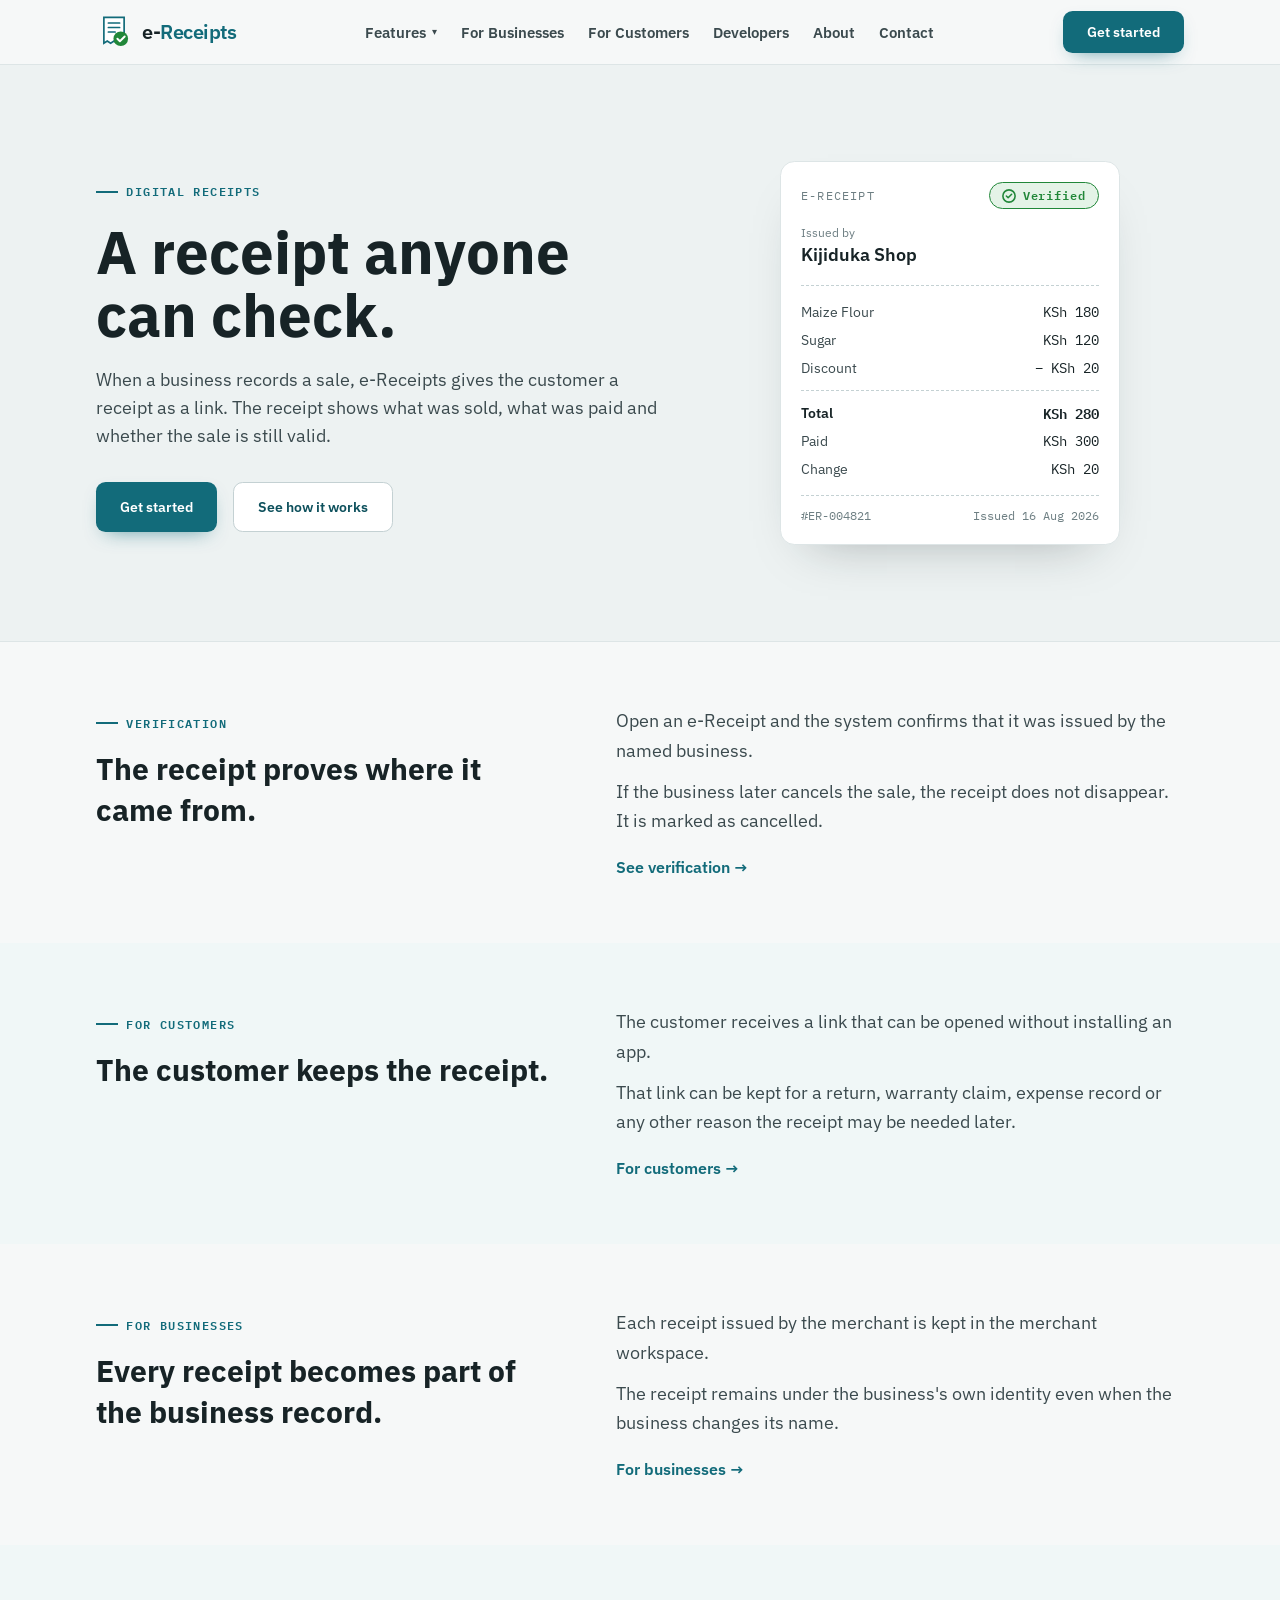
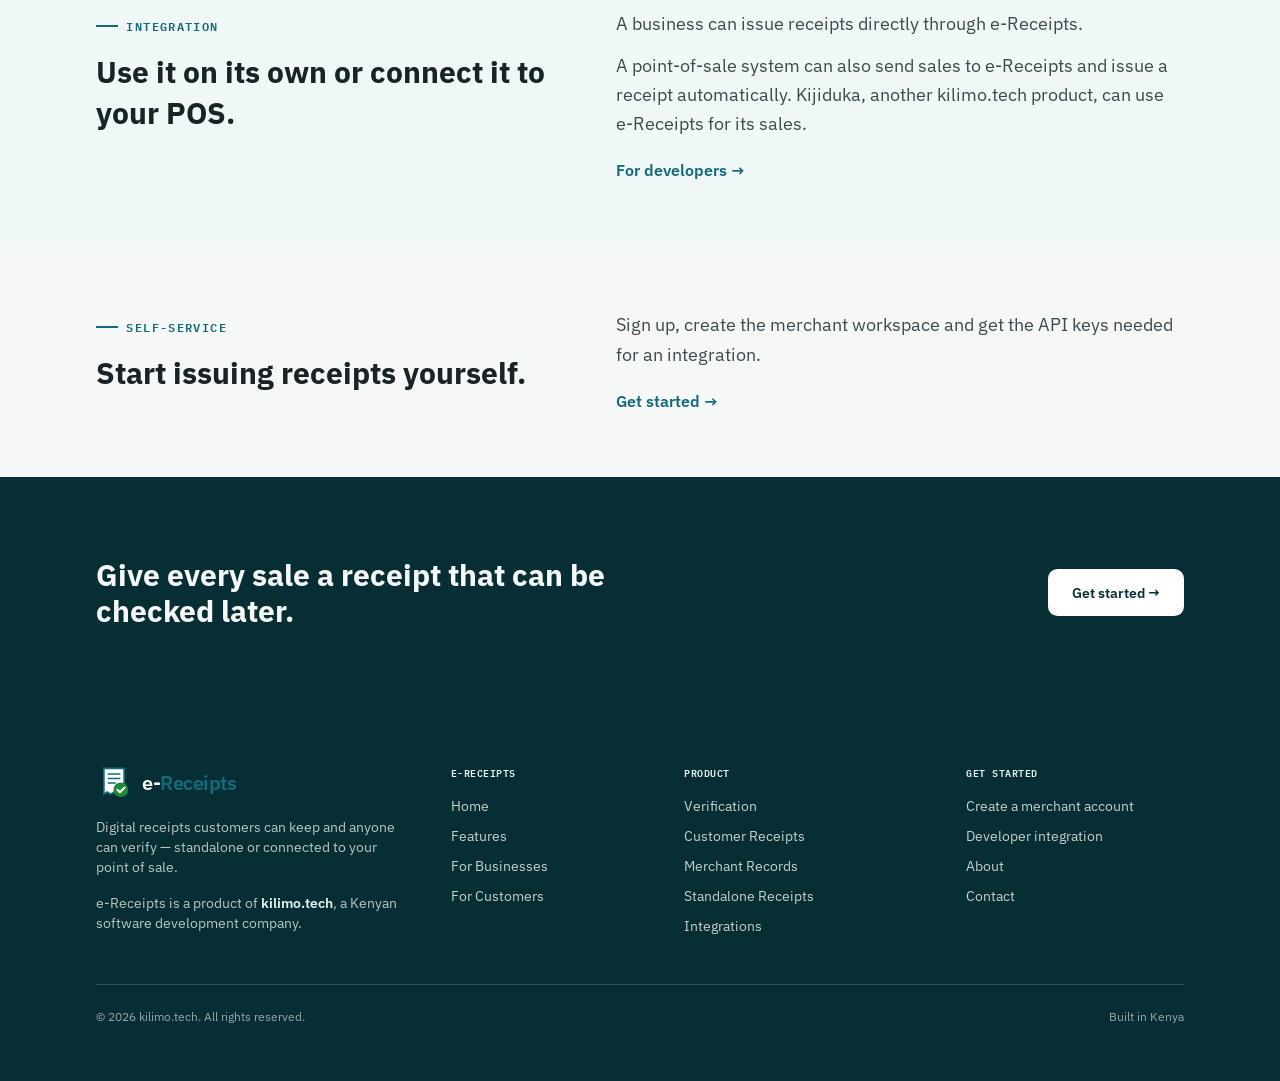
==== index.html @ f08bb69f "Deploy e-Receipts website ereceipts/ereceipts-website@e2ececc5fd89f2433bb843f5d6193b2f40e9bf54" ====
<!DOCTYPE html><!--FF2Juk3UuAC5F_oYqUM8M--><html lang="en"><head><meta charSet="utf-8"/><meta name="viewport" content="width=device-width, initial-scale=1"/><link rel="stylesheet" href="/_next/static/chunks/4d782f076776551d.css" data-precedence="next"/><link rel="preload" as="script" fetchPriority="low" href="/_next/static/chunks/5bce68295c7f1f97.js"/><script src="/_next/static/chunks/391b5727e5bc11ec.js" async=""></script><script src="/_next/static/chunks/1c64b19886203277.js" async=""></script><script src="/_next/static/chunks/c44ba29902c6819e.js" async=""></script><script src="/_next/static/chunks/turbopack-5e5e5629a9695c20.js" async=""></script><script src="/_next/static/chunks/68452620cf562e21.js" async=""></script><script src="/_next/static/chunks/6c33792a57a66467.js" async=""></script><script src="/_next/static/chunks/beefb697acdd731a.js" async=""></script><link rel="preload" href="https://fonts.googleapis.com/css2?family=IBM+Plex+Sans:wght@400;500;600;700&amp;family=IBM+Plex+Mono:wght@400;500;600&amp;display=swap" as="style"/><link rel="preconnect" href="https://fonts.googleapis.com"/><link rel="preconnect" href="https://fonts.gstatic.com" crossorigin=""/><meta name="theme-color" content="#126B7A"/><title>e-Receipts | Verifiable Digital Receipts for Every Sale</title><meta name="description" content="Issue digital receipts that customers can keep and anyone can verify. e-Receipts works on its own or connects to your point-of-sale system."/><meta name="author" content="e-Receipts"/><link rel="manifest" href="/manifest.json"/><meta name="keywords" content="digital receipts,verifiable receipts,e-receipts Kenya,electronic receipt system,receipt verification,POS receipt integration"/><meta name="robots" content="index, follow"/><meta property="og:title" content="e-Receipts | Verifiable Digital Receipts for Every Sale"/><meta property="og:description" content="Issue digital receipts that customers can keep and anyone can verify — standalone or connected to your point of sale."/><meta property="og:url" content="https://e-receipts.cseco.co.ke"/><meta property="og:site_name" content="e-Receipts"/><meta property="og:locale" content="en_KE"/><meta property="og:image" content="https://e-receipts.cseco.co.ke/og-image.png"/><meta property="og:image:width" content="1200"/><meta property="og:image:height" content="630"/><meta property="og:image:alt" content="e-Receipts — a receipt anyone can check"/><meta property="og:type" content="website"/><meta name="twitter:card" content="summary_large_image"/><meta name="twitter:title" content="e-Receipts | Verifiable Digital Receipts for Every Sale"/><meta name="twitter:description" content="Issue digital receipts that customers can keep and anyone can verify — standalone or connected to your point of sale."/><meta name="twitter:image" content="https://e-receipts.cseco.co.ke/og-image.png"/><link rel="icon" href="/favicon.svg" type="image/svg+xml"/><link rel="icon" href="/favicon.png" type="image/png" sizes="32x32"/><link rel="apple-touch-icon" href="/apple-touch-icon.png"/><link rel="stylesheet" href="https://fonts.googleapis.com/css2?family=IBM+Plex+Sans:wght@400;500;600;700&amp;family=IBM+Plex+Mono:wght@400;500;600&amp;display=swap"/><script type="application/ld+json">[{"@context":"https://schema.org","@type":"Organization","name":"e-Receipts","url":"https://e-receipts.cseco.co.ke","logo":"https://e-receipts.cseco.co.ke/apple-touch-icon.png","description":"e-Receipts is a digital-receipt platform: businesses issue verifiable electronic receipts, customers keep them as links, and anyone can check that a receipt is genuine and whether the sale was later cancelled.","parentOrganization":{"@type":"Organization","name":"kilimo.tech","url":"https://kilimo.tech"},"address":{"@type":"PostalAddress","addressLocality":"Nairobi","addressCountry":"Kenya"}},{"@context":"https://schema.org","@type":"WebSite","name":"e-Receipts","url":"https://e-receipts.cseco.co.ke"}]</script><script src="/_next/static/chunks/a6dad97d9634a72d.js" noModule=""></script></head><body class="flex min-h-screen flex-col"><div hidden=""><!--$--><!--/$--></div><header class="sticky top-0 z-50 border-b border-[var(--color-line)] bg-[var(--color-paper)]/95 backdrop-blur"><div class="wrap flex h-16 items-center justify-between"><a class="flex items-center gap-2.5" href="/"><svg viewBox="0 0 64 64" class="h-9 w-9" aria-hidden="true" fill="none"><path d="M14 6 h36 v46 l-6 -4 -6 4 -6 -4 -6 4 -6 -4 -6 4 Z" fill="#FFFFFF" stroke="#126B7A" stroke-width="3"></path><path d="M22 16 h20 M22 24 h20 M22 32 h12" stroke="#126B7A" stroke-width="3" stroke-linecap="round"></path><circle cx="44" cy="44" r="13" fill="#218739"></circle><path d="M38 44 l4.5 4.5 L51 40" stroke="#fff" stroke-width="3.4" stroke-linecap="round" stroke-linejoin="round"></path></svg><span class="font-display font-semibold tracking-tight text-xl">e-<span class="text-[var(--color-teal)]">Receipts</span></span></a><nav class="hidden items-center gap-6 lg:flex"><div class="relative"><a class="flex items-center gap-1.5 text-[0.95rem] font-semibold text-[var(--color-ink-soft)] hover:text-[var(--color-teal)]" href="/features">Features <span class="text-[10px]">▾</span></a></div><a class="text-[0.95rem] font-semibold text-[var(--color-ink-soft)] hover:text-[var(--color-teal)]" href="/for-businesses">For Businesses</a><a class="text-[0.95rem] font-semibold text-[var(--color-ink-soft)] hover:text-[var(--color-teal)]" href="/for-customers">For Customers</a><a class="text-[0.95rem] font-semibold text-[var(--color-ink-soft)] hover:text-[var(--color-teal)]" href="/developers">Developers</a><a class="text-[0.95rem] font-semibold text-[var(--color-ink-soft)] hover:text-[var(--color-teal)]" href="/about">About</a><a class="text-[0.95rem] font-semibold text-[var(--color-ink-soft)] hover:text-[var(--color-teal)]" href="/contact">Contact</a></nav><div class="flex items-center gap-3"><a href="https://app.e-receipts.cseco.co.ke" class="btn btn-primary hidden !py-2.5 sm:inline-flex">Get started</a><button aria-label="Toggle menu" class="inline-flex h-10 w-10 items-center justify-center rounded-lg border border-[var(--color-line-strong)] text-[var(--color-teal-deep)] lg:hidden"><span class="text-lg">☰</span></button></div></div></header><main class="flex-1"><section class="border-b border-[var(--color-line)] bg-[var(--color-paper-deep)]"><div class="wrap grid items-center gap-12 py-16 lg:grid-cols-[1.1fr_0.9fr] lg:py-24"><div><span class="eyebrow">Digital receipts</span><h1 class="mt-5 font-display text-4xl font-bold leading-[1.05] sm:text-5xl lg:text-6xl">A receipt anyone can check.</h1><p class="mt-5 max-w-xl text-lg text-[var(--color-ink-soft)]">When a business records a sale, e-Receipts gives the customer a receipt as a link. The receipt shows what was sold, what was paid and whether the sale is still valid.</p><div class="mt-8 flex flex-wrap gap-4"><a href="https://app.e-receipts.cseco.co.ke" class="btn btn-primary">Get started</a><a class="btn btn-outline" href="/features">See how it works</a></div></div><div class="mx-auto w-full max-w-[340px]"><div class="receipt p-5"><div class="flex items-center justify-between"><span class="font-mono text-xs uppercase tracking-widest text-[var(--color-mute)]">e-Receipt</span><span class="pill-verified"><svg viewBox="0 0 16 16" class="h-3.5 w-3.5" fill="none"><circle cx="8" cy="8" r="7" stroke="currentColor" stroke-width="1.8"></circle><path d="M5 8l2 2 4-4" stroke="currentColor" stroke-width="1.8" stroke-linecap="round" stroke-linejoin="round"></path></svg>Verified</span></div><p class="mt-4 text-xs text-[var(--color-mute)]">Issued by</p><p class="font-display text-lg font-semibold">Kijiduka Shop</p><div class="receipt-rule mt-4 space-y-2 pt-4 text-sm"><div class="flex justify-between "><span class="text-[var(--color-ink-soft)]">Maize Flour</span><span class="font-mono">KSh 180</span></div><div class="flex justify-between "><span class="text-[var(--color-ink-soft)]">Sugar</span><span class="font-mono">KSh 120</span></div><div class="flex justify-between "><span class="text-[var(--color-ink-soft)]">Discount</span><span class="font-mono">− KSh 20</span></div></div><div class="receipt-rule mt-3 space-y-2 pt-3 text-sm"><div class="flex justify-between font-semibold"><span class="">Total</span><span class="font-mono">KSh 280</span></div><div class="flex justify-between "><span class="text-[var(--color-ink-soft)]">Paid</span><span class="font-mono">KSh 300</span></div><div class="flex justify-between "><span class="text-[var(--color-ink-soft)]">Change</span><span class="font-mono">KSh 20</span></div></div><div class="receipt-rule mt-4 flex items-center justify-between pt-3"><span class="font-mono text-xs text-[var(--color-mute)]">#ER-004821</span><span class="font-mono text-xs text-[var(--color-mute)]">Issued 16 Aug 2026</span></div></div></div></div></section><section class=""><div class="wrap grid gap-6 py-14 lg:grid-cols-[0.9fr_1.1fr] lg:gap-14 lg:py-16"><div><span class="eyebrow">Verification</span><h2 class="mt-4 font-display text-2xl font-bold leading-snug sm:text-3xl">The receipt proves where it came from.</h2></div><div><div class="space-y-3 text-lg leading-relaxed text-[var(--color-ink-soft)]"><p>Open an e-Receipt and the system confirms that it was issued by the named business.</p><p>If the business later cancels the sale, the receipt does not disappear. It is marked as cancelled.</p></div><a class="mt-5 inline-block font-semibold text-[var(--color-teal)] hover:text-[var(--color-teal-deep)]" href="/features/verification">See verification →</a></div></div></section><section class="bg-[var(--color-teal-faint)]"><div class="wrap grid gap-6 py-14 lg:grid-cols-[0.9fr_1.1fr] lg:gap-14 lg:py-16"><div><span class="eyebrow">For customers</span><h2 class="mt-4 font-display text-2xl font-bold leading-snug sm:text-3xl">The customer keeps the receipt.</h2></div><div><div class="space-y-3 text-lg leading-relaxed text-[var(--color-ink-soft)]"><p>The customer receives a link that can be opened without installing an app.</p><p>That link can be kept for a return, warranty claim, expense record or any other reason the receipt may be needed later.</p></div><a class="mt-5 inline-block font-semibold text-[var(--color-teal)] hover:text-[var(--color-teal-deep)]" href="/for-customers">For customers →</a></div></div></section><section class=""><div class="wrap grid gap-6 py-14 lg:grid-cols-[0.9fr_1.1fr] lg:gap-14 lg:py-16"><div><span class="eyebrow">For businesses</span><h2 class="mt-4 font-display text-2xl font-bold leading-snug sm:text-3xl">Every receipt becomes part of the business record.</h2></div><div><div class="space-y-3 text-lg leading-relaxed text-[var(--color-ink-soft)]"><p>Each receipt issued by the merchant is kept in the merchant workspace.</p><p>The receipt remains under the business&#x27;s own identity even when the business changes its name.</p></div><a class="mt-5 inline-block font-semibold text-[var(--color-teal)] hover:text-[var(--color-teal-deep)]" href="/for-businesses">For businesses →</a></div></div></section><section class="bg-[var(--color-teal-faint)]"><div class="wrap grid gap-6 py-14 lg:grid-cols-[0.9fr_1.1fr] lg:gap-14 lg:py-16"><div><span class="eyebrow">Integration</span><h2 class="mt-4 font-display text-2xl font-bold leading-snug sm:text-3xl">Use it on its own or connect it to your POS.</h2></div><div><div class="space-y-3 text-lg leading-relaxed text-[var(--color-ink-soft)]"><p>A business can issue receipts directly through e-Receipts.</p><p>A point-of-sale system can also send sales to e-Receipts and issue a receipt automatically. Kijiduka, another kilimo.tech product, can use e-Receipts for its sales.</p></div><a class="mt-5 inline-block font-semibold text-[var(--color-teal)] hover:text-[var(--color-teal-deep)]" href="/developers">For developers →</a></div></div></section><section class=""><div class="wrap grid gap-6 py-14 lg:grid-cols-[0.9fr_1.1fr] lg:gap-14 lg:py-16"><div><span class="eyebrow">Self-service</span><h2 class="mt-4 font-display text-2xl font-bold leading-snug sm:text-3xl">Start issuing receipts yourself.</h2></div><div><div class="space-y-3 text-lg leading-relaxed text-[var(--color-ink-soft)]"><p>Sign up, create the merchant workspace and get the API keys needed for an integration.</p></div><a href="https://app.e-receipts.cseco.co.ke" class="mt-5 inline-block font-semibold text-[var(--color-teal)] hover:text-[var(--color-teal-deep)]">Get started →</a></div></div></section><section class="bg-[var(--color-teal-dark)] py-16 lg:py-20"><div class="wrap flex flex-col items-start justify-between gap-6 md:flex-row md:items-center"><div class="max-w-xl"><h2 class="font-display text-2xl font-bold text-[var(--color-paper)] sm:text-3xl">Give every sale a receipt that can be checked later.</h2></div><a href="https://app.e-receipts.cseco.co.ke" class="btn shrink-0 bg-white text-[var(--color-teal-dark)] hover:bg-[var(--color-teal-soft)]">Get started →</a></div></section><!--$--><!--/$--></main><footer class="bg-[var(--color-teal-dark)] text-[var(--color-paper)]"><div class="wrap py-14"><div class="grid gap-10 md:grid-cols-[1.3fr_0.8fr_1fr_0.9fr]"><div><a class="flex items-center gap-2.5" href="/"><svg viewBox="0 0 64 64" class="h-9 w-9" aria-hidden="true" fill="none"><path d="M14 6 h36 v46 l-6 -4 -6 4 -6 -4 -6 4 -6 -4 -6 4 Z" fill="#FFFFFF" stroke="#126B7A" stroke-width="3"></path><path d="M22 16 h20 M22 24 h20 M22 32 h12" stroke="#126B7A" stroke-width="3" stroke-linecap="round"></path><circle cx="44" cy="44" r="13" fill="#218739"></circle><path d="M38 44 l4.5 4.5 L51 40" stroke="#fff" stroke-width="3.4" stroke-linecap="round" stroke-linejoin="round"></path></svg><span class="font-display font-semibold tracking-tight text-xl text-white">e-<span class="text-[var(--color-teal)]">Receipts</span></span></a><p class="mt-4 max-w-xs text-sm text-[var(--color-paper)]/75">Digital receipts customers can keep and anyone can verify — standalone or connected to your point of sale.</p><p class="mt-4 max-w-xs text-sm text-[var(--color-paper)]/75">e-Receipts is a product of<!-- --> <a href="https://kilimo.tech" class="font-semibold text-[var(--color-teal-soft)] hover:text-white">kilimo.tech</a>, a Kenyan software development company.</p></div><div><h5 class="font-mono text-[10px] font-semibold uppercase tracking-wider text-[var(--color-teal-soft)]">e-Receipts</h5><ul class="mt-4 space-y-2.5 text-sm text-[var(--color-paper)]/80"><li><a class="hover:text-white" href="/">Home</a></li><li><a class="hover:text-white" href="/features">Features</a></li><li><a class="hover:text-white" href="/for-businesses">For Businesses</a></li><li><a class="hover:text-white" href="/for-customers">For Customers</a></li></ul></div><div><h5 class="font-mono text-[10px] font-semibold uppercase tracking-wider text-[var(--color-teal-soft)]">Product</h5><ul class="mt-4 space-y-2.5 text-sm text-[var(--color-paper)]/80"><li><a class="hover:text-white" href="/features/verification">Verification</a></li><li><a class="hover:text-white" href="/features/customer-receipts">Customer Receipts</a></li><li><a class="hover:text-white" href="/features/merchant-records">Merchant Records</a></li><li><a class="hover:text-white" href="/features/standalone">Standalone Receipts</a></li><li><a class="hover:text-white" href="/developers">Integrations</a></li></ul></div><div><h5 class="font-mono text-[10px] font-semibold uppercase tracking-wider text-[var(--color-teal-soft)]">Get started</h5><ul class="mt-4 space-y-2.5 text-sm text-[var(--color-paper)]/80"><li><a href="https://app.e-receipts.cseco.co.ke" class="hover:text-white">Create a merchant account</a></li><li><a class="hover:text-white" href="/developers">Developer integration</a></li><li><a class="hover:text-white" href="/about">About</a></li><li><a class="hover:text-white" href="/contact">Contact</a></li></ul></div></div><div class="mt-12 flex flex-col gap-3 border-t border-white/15 pt-6 sm:flex-row sm:items-center sm:justify-between"><p class="text-xs text-[var(--color-paper)]/60">© <!-- -->2026<!-- --> kilimo.tech. All rights reserved.</p><p class="text-xs text-[var(--color-paper)]/60">Built in Kenya</p></div></div></footer><script src="/_next/static/chunks/5bce68295c7f1f97.js" id="_R_" async=""></script><script>(self.__next_f=self.__next_f||[]).push([0])</script><script>self.__next_f.push([1,"1:\"$Sreact.fragment\"\n2:I[2971,[\"/_next/static/chunks/68452620cf562e21.js\"],\"Header\"]\n3:I[92322,[\"/_next/static/chunks/6c33792a57a66467.js\",\"/_next/static/chunks/beefb697acdd731a.js\"],\"default\"]\n4:I[81409,[\"/_next/static/chunks/6c33792a57a66467.js\",\"/_next/static/chunks/beefb697acdd731a.js\"],\"default\"]\n5:I[74426,[\"/_next/static/chunks/68452620cf562e21.js\"],\"\"]\nd:I[60374,[\"/_next/static/chunks/6c33792a57a66467.js\",\"/_next/static/chunks/beefb697acdd731a.js\"],\"default\"]\n:HL[\"/_next/static/chunks/4d782f076776551d.css\",\"style\"]\n:HL[\"https://fonts.googleapis.com/css2?family=IBM+Plex+Sans:wght@400;500;600;700\u0026family=IBM+Plex+Mono:wght@400;500;600\u0026display=swap\",\"style\"]\n"])</script><script>self.__next_f.push([1,"0:{\"P\":null,\"b\":\"FF2Juk3UuAC5F-oYqUM8M\",\"c\":[\"\",\"\"],\"q\":\"\",\"i\":false,\"f\":[[[\"\",{\"children\":[\"__PAGE__\",{}]},\"$undefined\",\"$undefined\",true],[[\"$\",\"$1\",\"c\",{\"children\":[[[\"$\",\"link\",\"0\",{\"rel\":\"stylesheet\",\"href\":\"/_next/static/chunks/4d782f076776551d.css\",\"precedence\":\"next\",\"crossOrigin\":\"$undefined\",\"nonce\":\"$undefined\"}],[\"$\",\"script\",\"script-0\",{\"src\":\"/_next/static/chunks/68452620cf562e21.js\",\"async\":true,\"nonce\":\"$undefined\"}]],[\"$\",\"html\",null,{\"lang\":\"en\",\"children\":[[\"$\",\"head\",null,{\"children\":[[\"$\",\"link\",null,{\"rel\":\"preconnect\",\"href\":\"https://fonts.googleapis.com\"}],[\"$\",\"link\",null,{\"rel\":\"preconnect\",\"href\":\"https://fonts.gstatic.com\",\"crossOrigin\":\"\"}],[\"$\",\"link\",null,{\"rel\":\"stylesheet\",\"href\":\"https://fonts.googleapis.com/css2?family=IBM+Plex+Sans:wght@400;500;600;700\u0026family=IBM+Plex+Mono:wght@400;500;600\u0026display=swap\"}],[\"$\",\"script\",null,{\"type\":\"application/ld+json\",\"dangerouslySetInnerHTML\":{\"__html\":\"[{\\\"@context\\\":\\\"https://schema.org\\\",\\\"@type\\\":\\\"Organization\\\",\\\"name\\\":\\\"e-Receipts\\\",\\\"url\\\":\\\"https://e-receipts.cseco.co.ke\\\",\\\"logo\\\":\\\"https://e-receipts.cseco.co.ke/apple-touch-icon.png\\\",\\\"description\\\":\\\"e-Receipts is a digital-receipt platform: businesses issue verifiable electronic receipts, customers keep them as links, and anyone can check that a receipt is genuine and whether the sale was later cancelled.\\\",\\\"parentOrganization\\\":{\\\"@type\\\":\\\"Organization\\\",\\\"name\\\":\\\"kilimo.tech\\\",\\\"url\\\":\\\"https://kilimo.tech\\\"},\\\"address\\\":{\\\"@type\\\":\\\"PostalAddress\\\",\\\"addressLocality\\\":\\\"Nairobi\\\",\\\"addressCountry\\\":\\\"Kenya\\\"}},{\\\"@context\\\":\\\"https://schema.org\\\",\\\"@type\\\":\\\"WebSite\\\",\\\"name\\\":\\\"e-Receipts\\\",\\\"url\\\":\\\"https://e-receipts.cseco.co.ke\\\"}]\"}}]]}],[\"$\",\"body\",null,{\"className\":\"flex min-h-screen flex-col\",\"children\":[[\"$\",\"$L2\",null,{}],[\"$\",\"main\",null,{\"className\":\"flex-1\",\"children\":[\"$\",\"$L3\",null,{\"parallelRouterKey\":\"children\",\"error\":\"$undefined\",\"errorStyles\":\"$undefined\",\"errorScripts\":\"$undefined\",\"template\":[\"$\",\"$L4\",null,{}],\"templateStyles\":\"$undefined\",\"templateScripts\":\"$undefined\",\"notFound\":[[[\"$\",\"title\",null,{\"children\":\"404: This page could not be found.\"}],[\"$\",\"div\",null,{\"style\":{\"fontFamily\":\"system-ui,\\\"Segoe UI\\\",Roboto,Helvetica,Arial,sans-serif,\\\"Apple Color Emoji\\\",\\\"Segoe UI Emoji\\\"\",\"height\":\"100vh\",\"textAlign\":\"center\",\"display\":\"flex\",\"flexDirection\":\"column\",\"alignItems\":\"center\",\"justifyContent\":\"center\"},\"children\":[\"$\",\"div\",null,{\"children\":[[\"$\",\"style\",null,{\"dangerouslySetInnerHTML\":{\"__html\":\"body{color:#000;background:#fff;margin:0}.next-error-h1{border-right:1px solid rgba(0,0,0,.3)}@media (prefers-color-scheme:dark){body{color:#fff;background:#000}.next-error-h1{border-right:1px solid rgba(255,255,255,.3)}}\"}}],[\"$\",\"h1\",null,{\"className\":\"next-error-h1\",\"style\":{\"display\":\"inline-block\",\"margin\":\"0 20px 0 0\",\"padding\":\"0 23px 0 0\",\"fontSize\":24,\"fontWeight\":500,\"verticalAlign\":\"top\",\"lineHeight\":\"49px\"},\"children\":404}],[\"$\",\"div\",null,{\"style\":{\"display\":\"inline-block\"},\"children\":[\"$\",\"h2\",null,{\"style\":{\"fontSize\":14,\"fontWeight\":400,\"lineHeight\":\"49px\",\"margin\":0},\"children\":\"This page could not be found.\"}]}]]}]}]],[]],\"forbidden\":\"$undefined\",\"unauthorized\":\"$undefined\"}]}],[\"$\",\"footer\",null,{\"className\":\"bg-[var(--color-teal-dark)] text-[var(--color-paper)]\",\"children\":[\"$\",\"div\",null,{\"className\":\"wrap py-14\",\"children\":[[\"$\",\"div\",null,{\"className\":\"grid gap-10 md:grid-cols-[1.3fr_0.8fr_1fr_0.9fr]\",\"children\":[[\"$\",\"div\",null,{\"children\":[[\"$\",\"$L5\",null,{\"href\":\"/\",\"className\":\"flex items-center gap-2.5\",\"children\":[[\"$\",\"svg\",null,{\"viewBox\":\"0 0 64 64\",\"className\":\"h-9 w-9\",\"aria-hidden\":\"true\",\"fill\":\"none\",\"children\":[[\"$\",\"path\",null,{\"d\":\"M14 6 h36 v46 l-6 -4 -6 4 -6 -4 -6 4 -6 -4 -6 4 Z\",\"fill\":\"#FFFFFF\",\"stroke\":\"#126B7A\",\"strokeWidth\":\"3\"}],[\"$\",\"path\",null,{\"d\":\"M22 16 h20 M22 24 h20 M22 32 h12\",\"stroke\":\"#126B7A\",\"strokeWidth\":\"3\",\"strokeLinecap\":\"round\"}],[\"$\",\"circle\",null,{\"cx\":\"44\",\"cy\":\"44\",\"r\":\"13\",\"fill\":\"#218739\"}],[\"$\",\"path\",null,{\"d\":\"M38 44 l4.5 4.5 L51 40\",\"stroke\":\"#fff\",\"strokeWidth\":\"3.4\",\"strokeLinecap\":\"round\",\"strokeLinejoin\":\"round\"}]]}],[\"$\",\"span\",null,{\"className\":\"font-display font-semibold tracking-tight text-xl text-white\",\"children\":[\"e-\",[\"$\",\"span\",null,{\"className\":\"text-[var(--color-teal)]\",\"children\":\"Receipts\"}]]}]]}],[\"$\",\"p\",null,{\"className\":\"mt-4 max-w-xs text-sm text-[var(--color-paper)]/75\",\"children\":\"Digital receipts customers can keep and anyone can verify — standalone or connected to your point of sale.\"}],\"$L6\"]}],\"$L7\",\"$L8\",\"$L9\"]}],\"$La\"]}]}]]}]]}]]}],{\"children\":[\"$Lb\",{},null,false,false]},null,false,false],\"$Lc\",false]],\"m\":\"$undefined\",\"G\":[\"$d\",[]],\"S\":true}\n"])</script><script>self.__next_f.push([1,"16:I[19091,[\"/_next/static/chunks/6c33792a57a66467.js\",\"/_next/static/chunks/beefb697acdd731a.js\"],\"ViewportBoundary\"]\n18:I[19091,[\"/_next/static/chunks/6c33792a57a66467.js\",\"/_next/static/chunks/beefb697acdd731a.js\"],\"MetadataBoundary\"]\n19:\"$Sreact.suspense\"\n6:[\"$\",\"p\",null,{\"className\":\"mt-4 max-w-xs text-sm text-[var(--color-paper)]/75\",\"children\":[\"e-Receipts is a product of\",\" \",[\"$\",\"a\",null,{\"href\":\"https://kilimo.tech\",\"className\":\"font-semibold text-[var(--color-teal-soft)] hover:text-white\",\"children\":\"kilimo.tech\"}],\", a Kenyan software development company.\"]}]\n7:[\"$\",\"div\",null,{\"children\":[[\"$\",\"h5\",null,{\"className\":\"font-mono text-[10px] font-semibold uppercase tracking-wider text-[var(--color-teal-soft)]\",\"children\":\"e-Receipts\"}],[\"$\",\"ul\",null,{\"className\":\"mt-4 space-y-2.5 text-sm text-[var(--color-paper)]/80\",\"children\":[[\"$\",\"li\",\"/\",{\"children\":[\"$\",\"$L5\",null,{\"href\":\"/\",\"className\":\"hover:text-white\",\"children\":\"Home\"}]}],[\"$\",\"li\",\"/features\",{\"children\":[\"$\",\"$L5\",null,{\"href\":\"/features\",\"className\":\"hover:text-white\",\"children\":\"Features\"}]}],[\"$\",\"li\",\"/for-businesses\",{\"children\":[\"$\",\"$L5\",null,{\"href\":\"/for-businesses\",\"className\":\"hover:text-white\",\"children\":\"For Businesses\"}]}],[\"$\",\"li\",\"/for-customers\",{\"children\":[\"$\",\"$L5\",null,{\"href\":\"/for-customers\",\"className\":\"hover:text-white\",\"children\":\"For Customers\"}]}]]}]]}]\n8:[\"$\",\"div\",null,{\"children\":[[\"$\",\"h5\",null,{\"className\":\"font-mono text-[10px] font-semibold uppercase tracking-wider text-[var(--color-teal-soft)]\",\"children\":\"Product\"}],[\"$\",\"ul\",null,{\"className\":\"mt-4 space-y-2.5 text-sm text-[var(--color-paper)]/80\",\"children\":[[\"$\",\"li\",\"/features/verification\",{\"children\":[\"$\",\"$L5\",null,{\"href\":\"/features/verification\",\"className\":\"hover:text-white\",\"children\":\"Verification\"}]}],[\"$\",\"li\",\"/features/customer-receipts\",{\"children\":[\"$\",\"$L5\",null,{\"href\":\"/features/customer-receipts\",\"className\":\"hover:text-white\",\"children\":\"Customer Receipts\"}]}],[\"$\",\"li\",\"/features/merchant-records\",{\"children\":[\"$\",\"$L5\",null,{\"href\":\"/features/merchant-records\",\"className\":\"hover:text-white\",\"children\":\"Merchant Records\"}]}],[\"$\",\"li\",\"/features/standalone\",{\"children\":[\"$\",\"$L5\",null,{\"href\":\"/features/standalone\",\"className\":\"hover:text-white\",\"children\":\"Standalone Receipts\"}]}],[\"$\",\"li\",\"/developers\",{\"children\":[\"$\",\"$L5\",null,{\"href\":\"/developers\",\"className\":\"hover:text-white\",\"children\":\"Integrations\"}]}]]}]]}]\n9:[\"$\",\"div\",null,{\"children\":[[\"$\",\"h5\",null,{\"className\":\"font-mono text-[10px] font-semibold uppercase tracking-wider text-[var(--color-teal-soft)]\",\"children\":\"Get started\"}],[\"$\",\"ul\",null,{\"className\":\"mt-4 space-y-2.5 text-sm text-[var(--color-paper)]/80\",\"children\":[[\"$\",\"li\",null,{\"children\":[\"$\",\"a\",null,{\"href\":\"https://app.e-receipts.cseco.co.ke\",\"className\":\"hover:text-white\",\"children\":\"Create a merchant account\"}]}],[\"$\",\"li\",null,{\"children\":[\"$\",\"$L5\",null,{\"href\":\"/developers\",\"className\":\"hover:text-white\",\"children\":\"Developer integration\"}]}],[[\"$\",\"li\",\"/about\",{\"children\":[\"$\",\"$L5\",null,{\"href\":\"/about\",\"className\":\"hover:text-white\",\"children\":\"About\"}]}],[\"$\",\"li\",\"/contact\",{\"children\":[\"$\",\"$L5\",null,{\"href\":\"/contact\",\"className\":\"hover:text-white\",\"children\":\"Contact\"}]}]]]}]]}]\na:[\"$\",\"div\",null,{\"className\":\"mt-12 flex flex-col gap-3 border-t border-white/15 pt-6 sm:flex-row sm:items-center sm:justify-between\",\"children\":[[\"$\",\"p\",null,{\"className\":\"text-xs text-[var(--color-paper)]/60\",\"children\":[\"© \",2026,\" kilimo.tech. All rights reserved.\"]}],[\"$\",\"p\",null,{\"className\":\"text-xs text-[var(--color-paper)]/60\",\"children\":\"Built in Kenya\"}]]}]\n"])</script><script>self.__next_f.push([1,"b:[\"$\",\"$1\",\"c\",{\"children\":[[[\"$\",\"section\",null,{\"className\":\"border-b border-[var(--color-line)] bg-[var(--color-paper-deep)]\",\"children\":[\"$\",\"div\",null,{\"className\":\"wrap grid items-center gap-12 py-16 lg:grid-cols-[1.1fr_0.9fr] lg:py-24\",\"children\":[[\"$\",\"div\",null,{\"children\":[[\"$\",\"span\",null,{\"className\":\"eyebrow\",\"children\":\"Digital receipts\"}],[\"$\",\"h1\",null,{\"className\":\"mt-5 font-display text-4xl font-bold leading-[1.05] sm:text-5xl lg:text-6xl\",\"children\":\"A receipt anyone can check.\"}],[\"$\",\"p\",null,{\"className\":\"mt-5 max-w-xl text-lg text-[var(--color-ink-soft)]\",\"children\":\"When a business records a sale, e-Receipts gives the customer a receipt as a link. The receipt shows what was sold, what was paid and whether the sale is still valid.\"}],[\"$\",\"div\",null,{\"className\":\"mt-8 flex flex-wrap gap-4\",\"children\":[[\"$\",\"a\",null,{\"href\":\"https://app.e-receipts.cseco.co.ke\",\"className\":\"btn btn-primary\",\"children\":\"Get started\"}],[\"$\",\"$L5\",null,{\"href\":\"/features\",\"className\":\"btn btn-outline\",\"children\":\"See how it works\"}]]}]]}],[\"$\",\"div\",null,{\"className\":\"mx-auto w-full max-w-[340px]\",\"children\":[\"$\",\"div\",null,{\"className\":\"receipt p-5\",\"children\":[[\"$\",\"div\",null,{\"className\":\"flex items-center justify-between\",\"children\":[[\"$\",\"span\",null,{\"className\":\"font-mono text-xs uppercase tracking-widest text-[var(--color-mute)]\",\"children\":\"e-Receipt\"}],[\"$\",\"span\",null,{\"className\":\"pill-verified\",\"children\":[[\"$\",\"svg\",null,{\"viewBox\":\"0 0 16 16\",\"className\":\"h-3.5 w-3.5\",\"fill\":\"none\",\"children\":[[\"$\",\"circle\",null,{\"cx\":\"8\",\"cy\":\"8\",\"r\":\"7\",\"stroke\":\"currentColor\",\"strokeWidth\":\"1.8\"}],[\"$\",\"path\",null,{\"d\":\"M5 8l2 2 4-4\",\"stroke\":\"currentColor\",\"strokeWidth\":\"1.8\",\"strokeLinecap\":\"round\",\"strokeLinejoin\":\"round\"}]]}],\"Verified\"]}]]}],[\"$\",\"p\",null,{\"className\":\"mt-4 text-xs text-[var(--color-mute)]\",\"children\":\"Issued by\"}],[\"$\",\"p\",null,{\"className\":\"font-display text-lg font-semibold\",\"children\":\"Kijiduka Shop\"}],[\"$\",\"div\",null,{\"className\":\"receipt-rule mt-4 space-y-2 pt-4 text-sm\",\"children\":[[\"$\",\"div\",null,{\"className\":\"flex justify-between \",\"children\":[[\"$\",\"span\",null,{\"className\":\"text-[var(--color-ink-soft)]\",\"children\":\"Maize Flour\"}],[\"$\",\"span\",null,{\"className\":\"font-mono\",\"children\":\"KSh 180\"}]]}],[\"$\",\"div\",null,{\"className\":\"flex justify-between \",\"children\":[[\"$\",\"span\",null,{\"className\":\"text-[var(--color-ink-soft)]\",\"children\":\"Sugar\"}],[\"$\",\"span\",null,{\"className\":\"font-mono\",\"children\":\"KSh 120\"}]]}],[\"$\",\"div\",null,{\"className\":\"flex justify-between \",\"children\":[[\"$\",\"span\",null,{\"className\":\"text-[var(--color-ink-soft)]\",\"children\":\"Discount\"}],[\"$\",\"span\",null,{\"className\":\"font-mono\",\"children\":\"− KSh 20\"}]]}]]}],[\"$\",\"div\",null,{\"className\":\"receipt-rule mt-3 space-y-2 pt-3 text-sm\",\"children\":[[\"$\",\"div\",null,{\"className\":\"flex justify-between font-semibold\",\"children\":[[\"$\",\"span\",null,{\"className\":\"\",\"children\":\"Total\"}],[\"$\",\"span\",null,{\"className\":\"font-mono\",\"children\":\"KSh 280\"}]]}],[\"$\",\"div\",null,{\"className\":\"flex justify-between \",\"children\":[[\"$\",\"span\",null,{\"className\":\"text-[var(--color-ink-soft)]\",\"children\":\"Paid\"}],[\"$\",\"span\",null,{\"className\":\"font-mono\",\"children\":\"KSh 300\"}]]}],[\"$\",\"div\",null,{\"className\":\"flex justify-between \",\"children\":[[\"$\",\"span\",null,{\"className\":\"text-[var(--color-ink-soft)]\",\"children\":\"Change\"}],[\"$\",\"span\",null,{\"className\":\"font-mono\",\"children\":\"KSh 20\"}]]}]]}],[\"$\",\"div\",null,{\"className\":\"receipt-rule mt-4 flex items-center justify-between pt-3\",\"children\":[[\"$\",\"span\",null,{\"className\":\"font-mono text-xs text-[var(--color-mute)]\",\"children\":\"#ER-004821\"}],[\"$\",\"span\",null,{\"className\":\"font-mono text-xs text-[var(--color-mute)]\",\"children\":\"Issued 16 Aug 2026\"}]]}]]}]}]]}]}],[[\"$\",\"section\",\"Verification\",{\"className\":\"\",\"children\":[\"$\",\"div\",null,{\"className\":\"wrap grid gap-6 py-14 lg:grid-cols-[0.9fr_1.1fr] lg:gap-14 lg:py-16\",\"children\":[[\"$\",\"div\",null,{\"children\":[[\"$\",\"span\",null,{\"className\":\"eyebrow\",\"children\":\"Verification\"}],[\"$\",\"h2\",null,{\"className\":\"mt-4 font-display text-2xl font-bold leading-snug sm:text-3xl\",\"children\":\"The receipt proves where it came from.\"}]]}],[\"$\",\"div\",null,{\"children\":[[\"$\",\"div\",null,{\"className\":\"space-y-3 text-lg leading-relaxed text-[var(--color-ink-soft)]\",\"children\":[[\"$\",\"p\",\"Open an e-Receipt and the system confirms that it was issued by the named business.\",{\"children\":\"Open an e-Receipt and the system confirms that it was issued by the named business.\"}],\"$Le\"]}],\"$Lf\"]}]]}]}],\"$L10\",\"$L11\",\"$L12\",\"$L13\"],\"$L14\"],null,\"$L15\"]}]\n"])</script><script>self.__next_f.push([1,"c:[\"$\",\"$1\",\"h\",{\"children\":[null,[\"$\",\"$L16\",null,{\"children\":\"$@17\"}],[\"$\",\"div\",null,{\"hidden\":true,\"children\":[\"$\",\"$L18\",null,{\"children\":[\"$\",\"$19\",null,{\"name\":\"Next.Metadata\",\"children\":\"$@1a\"}]}]}],null]}]\n"])</script><script>self.__next_f.push([1,"1b:I[19091,[\"/_next/static/chunks/6c33792a57a66467.js\",\"/_next/static/chunks/beefb697acdd731a.js\"],\"OutletBoundary\"]\ne:[\"$\",\"p\",\"If the business later cancels the sale, the receipt does not disappear. It is marked as cancelled.\",{\"children\":\"If the business later cancels the sale, the receipt does not disappear. It is marked as cancelled.\"}]\nf:[\"$\",\"$L5\",null,{\"href\":\"/features/verification\",\"className\":\"mt-5 inline-block font-semibold text-[var(--color-teal)] hover:text-[var(--color-teal-deep)]\",\"children\":\"See verification →\"}]\n10:[\"$\",\"section\",\"For customers\",{\"className\":\"bg-[var(--color-teal-faint)]\",\"children\":[\"$\",\"div\",null,{\"className\":\"wrap grid gap-6 py-14 lg:grid-cols-[0.9fr_1.1fr] lg:gap-14 lg:py-16\",\"children\":[[\"$\",\"div\",null,{\"children\":[[\"$\",\"span\",null,{\"className\":\"eyebrow\",\"children\":\"For customers\"}],[\"$\",\"h2\",null,{\"className\":\"mt-4 font-display text-2xl font-bold leading-snug sm:text-3xl\",\"children\":\"The customer keeps the receipt.\"}]]}],[\"$\",\"div\",null,{\"children\":[[\"$\",\"div\",null,{\"className\":\"space-y-3 text-lg leading-relaxed text-[var(--color-ink-soft)]\",\"children\":[[\"$\",\"p\",\"The customer receives a link that can be opened without installing an app.\",{\"children\":\"The customer receives a link that can be opened without installing an app.\"}],[\"$\",\"p\",\"That link can be kept for a return, warranty claim, expense record or any other reason the receipt may be needed later.\",{\"children\":\"That link can be kept for a return, warranty claim, expense record or any other reason the receipt may be needed later.\"}]]}],[\"$\",\"$L5\",null,{\"href\":\"/for-customers\",\"className\":\"mt-5 inline-block font-semibold text-[var(--color-teal)] hover:text-[var(--color-teal-deep)]\",\"children\":\"For customers →\"}]]}]]}]}]\n11:[\"$\",\"section\",\"For businesses\",{\"className\":\"\",\"children\":[\"$\",\"div\",null,{\"className\":\"wrap grid gap-6 py-14 lg:grid-cols-[0.9fr_1.1fr] lg:gap-14 lg:py-16\",\"children\":[[\"$\",\"div\",null,{\"children\":[[\"$\",\"span\",null,{\"className\":\"eyebrow\",\"children\":\"For businesses\"}],[\"$\",\"h2\",null,{\"className\":\"mt-4 font-display text-2xl font-bold leading-snug sm:text-3xl\",\"children\":\"Every receipt becomes part of the business record.\"}]]}],[\"$\",\"div\",null,{\"children\":[[\"$\",\"div\",null,{\"className\":\"space-y-3 text-lg leading-relaxed text-[var(--color-ink-soft)]\",\"children\":[[\"$\",\"p\",\"Each receipt issued by the merchant is kept in the merchant workspace.\",{\"children\":\"Each receipt issued by the merchant is kept in the merchant workspace.\"}],[\"$\",\"p\",\"The receipt remains under the business's own identity even when the business changes its name.\",{\"children\":\"The receipt remains under the business's own identity even when the business changes its name.\"}]]}],[\"$\",\"$L5\",null,{\"href\":\"/for-businesses\",\"className\":\"mt-5 inline-block font-semibold text-[var(--color-teal)] hover:text-[var(--color-teal-deep)]\",\"children\":\"For businesses →\"}]]}]]}]}]\n12:[\"$\",\"section\",\"Integration\",{\"className\":\"bg-[var(--color-teal-faint)]\",\"children\":[\"$\",\"div\",null,{\"className\":\"wrap grid gap-6 py-14 lg:grid-cols-[0.9fr_1.1fr] lg:gap-14 lg:py-16\",\"children\":[[\"$\",\"div\",null,{\"children\":[[\"$\",\"span\",null,{\"className\":\"eyebrow\",\"children\":\"Integration\"}],[\"$\",\"h2\",null,{\"className\":\"mt-4 font-display text-2xl font-bold leading-snug sm:text-3xl\",\"children\":\"Use it on its own or connect it to your POS.\"}]]}],[\"$\",\"div\",null,{\"children\":[[\"$\",\"div\",null,{\"className\":\"space-y-3 text-lg leading-relaxed text-[var(--color-ink-soft)]\",\"children\":[[\"$\",\"p\",\"A business can issue receipts directly through e-Receipts.\",{\"children\":\"A business can issue receipts directly through e-Receipts.\"}],[\"$\",\"p\",\"A point-of-sale system can also send sales to e-Receipts and issue a receipt automatically. Kijiduka, another kilimo.tech product, can use e-Receipts for its sales.\",{\"children\":\"A point-of-sale system can also send sales to e-Receipts and issue a receipt automatically. Kijiduka, another kilimo.tech product, can use e-Receipts for its sales.\"}]]}],[\"$\",\"$L5\",null,{\"href\":\"/developers\",\"className\":\"mt-5 inline-block font-semibold text-[var(--color-teal)] ho"])</script><script>self.__next_f.push([1,"ver:text-[var(--color-teal-deep)]\",\"children\":\"For developers →\"}]]}]]}]}]\n13:[\"$\",\"section\",\"Self-service\",{\"className\":\"\",\"children\":[\"$\",\"div\",null,{\"className\":\"wrap grid gap-6 py-14 lg:grid-cols-[0.9fr_1.1fr] lg:gap-14 lg:py-16\",\"children\":[[\"$\",\"div\",null,{\"children\":[[\"$\",\"span\",null,{\"className\":\"eyebrow\",\"children\":\"Self-service\"}],[\"$\",\"h2\",null,{\"className\":\"mt-4 font-display text-2xl font-bold leading-snug sm:text-3xl\",\"children\":\"Start issuing receipts yourself.\"}]]}],[\"$\",\"div\",null,{\"children\":[[\"$\",\"div\",null,{\"className\":\"space-y-3 text-lg leading-relaxed text-[var(--color-ink-soft)]\",\"children\":[[\"$\",\"p\",\"Sign up, create the merchant workspace and get the API keys needed for an integration.\",{\"children\":\"Sign up, create the merchant workspace and get the API keys needed for an integration.\"}]]}],[\"$\",\"a\",null,{\"href\":\"https://app.e-receipts.cseco.co.ke\",\"className\":\"mt-5 inline-block font-semibold text-[var(--color-teal)] hover:text-[var(--color-teal-deep)]\",\"children\":\"Get started →\"}]]}]]}]}]\n14:[\"$\",\"section\",null,{\"className\":\"bg-[var(--color-teal-dark)] py-16 lg:py-20\",\"children\":[\"$\",\"div\",null,{\"className\":\"wrap flex flex-col items-start justify-between gap-6 md:flex-row md:items-center\",\"children\":[[\"$\",\"div\",null,{\"className\":\"max-w-xl\",\"children\":[[\"$\",\"h2\",null,{\"className\":\"font-display text-2xl font-bold text-[var(--color-paper)] sm:text-3xl\",\"children\":\"Give every sale a receipt that can be checked later.\"}],\"$undefined\"]}],[\"$\",\"a\",null,{\"href\":\"https://app.e-receipts.cseco.co.ke\",\"className\":\"btn shrink-0 bg-white text-[var(--color-teal-dark)] hover:bg-[var(--color-teal-soft)]\",\"children\":\"Get started →\"}]]}]}]\n15:[\"$\",\"$L1b\",null,{\"children\":[\"$\",\"$19\",null,{\"name\":\"Next.MetadataOutlet\",\"children\":\"$@1c\"}]}]\n"])</script><script>self.__next_f.push([1,"17:[[\"$\",\"meta\",\"0\",{\"charSet\":\"utf-8\"}],[\"$\",\"meta\",\"1\",{\"name\":\"viewport\",\"content\":\"width=device-width, initial-scale=1\"}],[\"$\",\"meta\",\"2\",{\"name\":\"theme-color\",\"content\":\"#126B7A\"}]]\n"])</script><script>self.__next_f.push([1,"1d:I[51042,[\"/_next/static/chunks/6c33792a57a66467.js\",\"/_next/static/chunks/beefb697acdd731a.js\"],\"IconMark\"]\n"])</script><script>self.__next_f.push([1,"1a:[[\"$\",\"title\",\"0\",{\"children\":\"e-Receipts | Verifiable Digital Receipts for Every Sale\"}],[\"$\",\"meta\",\"1\",{\"name\":\"description\",\"content\":\"Issue digital receipts that customers can keep and anyone can verify. e-Receipts works on its own or connects to your point-of-sale system.\"}],[\"$\",\"meta\",\"2\",{\"name\":\"author\",\"content\":\"e-Receipts\"}],[\"$\",\"link\",\"3\",{\"rel\":\"manifest\",\"href\":\"/manifest.json\",\"crossOrigin\":\"$undefined\"}],[\"$\",\"meta\",\"4\",{\"name\":\"keywords\",\"content\":\"digital receipts,verifiable receipts,e-receipts Kenya,electronic receipt system,receipt verification,POS receipt integration\"}],[\"$\",\"meta\",\"5\",{\"name\":\"robots\",\"content\":\"index, follow\"}],[\"$\",\"meta\",\"6\",{\"property\":\"og:title\",\"content\":\"e-Receipts | Verifiable Digital Receipts for Every Sale\"}],[\"$\",\"meta\",\"7\",{\"property\":\"og:description\",\"content\":\"Issue digital receipts that customers can keep and anyone can verify — standalone or connected to your point of sale.\"}],[\"$\",\"meta\",\"8\",{\"property\":\"og:url\",\"content\":\"https://e-receipts.cseco.co.ke\"}],[\"$\",\"meta\",\"9\",{\"property\":\"og:site_name\",\"content\":\"e-Receipts\"}],[\"$\",\"meta\",\"10\",{\"property\":\"og:locale\",\"content\":\"en_KE\"}],[\"$\",\"meta\",\"11\",{\"property\":\"og:image\",\"content\":\"https://e-receipts.cseco.co.ke/og-image.png\"}],[\"$\",\"meta\",\"12\",{\"property\":\"og:image:width\",\"content\":\"1200\"}],[\"$\",\"meta\",\"13\",{\"property\":\"og:image:height\",\"content\":\"630\"}],[\"$\",\"meta\",\"14\",{\"property\":\"og:image:alt\",\"content\":\"e-Receipts — a receipt anyone can check\"}],[\"$\",\"meta\",\"15\",{\"property\":\"og:type\",\"content\":\"website\"}],[\"$\",\"meta\",\"16\",{\"name\":\"twitter:card\",\"content\":\"summary_large_image\"}],[\"$\",\"meta\",\"17\",{\"name\":\"twitter:title\",\"content\":\"e-Receipts | Verifiable Digital Receipts for Every Sale\"}],[\"$\",\"meta\",\"18\",{\"name\":\"twitter:description\",\"content\":\"Issue digital receipts that customers can keep and anyone can verify — standalone or connected to your point of sale.\"}],[\"$\",\"meta\",\"19\",{\"name\":\"twitter:image\",\"content\":\"https://e-receipts.cseco.co.ke/og-image.png\"}],[\"$\",\"link\",\"20\",{\"rel\":\"icon\",\"href\":\"/favicon.svg\",\"type\":\"image/svg+xml\"}],[\"$\",\"link\",\"21\",{\"rel\":\"icon\",\"href\":\"/favicon.png\",\"type\":\"image/png\",\"sizes\":\"32x32\"}],[\"$\",\"link\",\"22\",{\"rel\":\"apple-touch-icon\",\"href\":\"/apple-touch-icon.png\"}],[\"$\",\"$L1d\",\"23\",{}]]\n"])</script><script>self.__next_f.push([1,"1c:null\n"])</script></body></html>
---- _next/static/chunks/4d782f076776551d.css ----
@layer properties{@supports (((-webkit-hyphens:none)) and (not (margin-trim:inline))) or ((-moz-orient:inline) and (not (color:rgb(from red r g b)))){*,:before,:after,::backdrop{--tw-translate-x:0;--tw-translate-y:0;--tw-translate-z:0;--tw-rotate-x:initial;--tw-rotate-y:initial;--tw-rotate-z:initial;--tw-skew-x:initial;--tw-skew-y:initial;--tw-space-y-reverse:0;--tw-divide-y-reverse:0;--tw-border-style:solid;--tw-leading:initial;--tw-font-weight:initial;--tw-tracking:initial;--tw-backdrop-blur:initial;--tw-backdrop-brightness:initial;--tw-backdrop-contrast:initial;--tw-backdrop-grayscale:initial;--tw-backdrop-hue-rotate:initial;--tw-backdrop-invert:initial;--tw-backdrop-opacity:initial;--tw-backdrop-saturate:initial;--tw-backdrop-sepia:initial}}}@layer theme{:root,:host{--font-sans:"IBM Plex Sans",system-ui,sans-serif;--font-mono:"IBM Plex Mono",ui-monospace,monospace;--color-white:#fff;--spacing:.25rem;--container-xs:20rem;--container-xl:36rem;--container-2xl:42rem;--container-3xl:48rem;--text-xs:.75rem;--text-xs--line-height:calc(1/.75);--text-sm:.875rem;--text-sm--line-height:calc(1.25/.875);--text-lg:1.125rem;--text-lg--line-height:calc(1.75/1.125);--text-xl:1.25rem;--text-xl--line-height:calc(1.75/1.25);--text-2xl:1.5rem;--text-2xl--line-height:calc(2/1.5);--text-3xl:1.875rem;--text-3xl--line-height:calc(2.25/1.875);--text-4xl:2.25rem;--text-4xl--line-height:calc(2.5/2.25);--text-5xl:3rem;--text-5xl--line-height:1;--text-6xl:3.75rem;--text-6xl--line-height:1;--font-weight-semibold:600;--font-weight-bold:700;--tracking-tight:-.025em;--tracking-wider:.05em;--tracking-widest:.1em;--leading-snug:1.375;--leading-relaxed:1.625;--radius-lg:.5rem;--radius-xl:.75rem;--default-transition-duration:.15s;--default-transition-timing-function:cubic-bezier(.4,0,.2,1);--default-font-family:var(--font-sans);--default-mono-font-family:var(--font-mono);--color-teal:#126b7a;--color-teal-deep:#0d505c;--color-teal-dark:#082e35;--color-teal-soft:#e4f1f2;--color-teal-faint:#f0f7f7;--color-ink:#172326;--color-ink-soft:#3b4a4e;--color-mute:#6e7f83;--color-paper:#f6f8f8;--color-paper-deep:#edf2f2;--color-card:#fff;--color-valid:#218739;--color-valid-soft:#e4f3e7;--color-line:#dde5e6;--color-line-strong:#c4d1d3;--font-display:"IBM Plex Sans",system-ui,sans-serif}}@layer base{*,:after,:before,::backdrop{box-sizing:border-box;border:0 solid;margin:0;padding:0}::file-selector-button{box-sizing:border-box;border:0 solid;margin:0;padding:0}html,:host{-webkit-text-size-adjust:100%;tab-size:4;line-height:1.5;font-family:var(--default-font-family,ui-sans-serif,system-ui,sans-serif,"Apple Color Emoji","Segoe UI Emoji","Segoe UI Symbol","Noto Color Emoji");font-feature-settings:var(--default-font-feature-settings,normal);font-variation-settings:var(--default-font-variation-settings,normal);-webkit-tap-highlight-color:transparent}hr{height:0;color:inherit;border-top-width:1px}abbr:where([title]){-webkit-text-decoration:underline dotted;text-decoration:underline dotted}h1,h2,h3,h4,h5,h6{font-size:inherit;font-weight:inherit}a{color:inherit;-webkit-text-decoration:inherit;-webkit-text-decoration:inherit;-webkit-text-decoration:inherit;-webkit-text-decoration:inherit;text-decoration:inherit}b,strong{font-weight:bolder}code,kbd,samp,pre{font-family:var(--default-mono-font-family,ui-monospace,SFMono-Regular,Menlo,Monaco,Consolas,"Liberation Mono","Courier New",monospace);font-feature-settings:var(--default-mono-font-feature-settings,normal);font-variation-settings:var(--default-mono-font-variation-settings,normal);font-size:1em}small{font-size:80%}sub,sup{vertical-align:baseline;font-size:75%;line-height:0;position:relative}sub{bottom:-.25em}sup{top:-.5em}table{text-indent:0;border-color:inherit;border-collapse:collapse}:-moz-focusring{outline:auto}progress{vertical-align:baseline}summary{display:list-item}ol,ul,menu{list-style:none}img,svg,video,canvas,audio,iframe,embed,object{vertical-align:middle;display:block}img,video{max-width:100%;height:auto}button,input,select,optgroup,textarea{font:inherit;font-feature-settings:inherit;font-variation-settings:inherit;letter-spacing:inherit;color:inherit;opacity:1;background-color:#0000;border-radius:0}::file-selector-button{font:inherit;font-feature-settings:inherit;font-variation-settings:inherit;letter-spacing:inherit;color:inherit;opacity:1;background-color:#0000;border-radius:0}:where(select:is([multiple],[size])) optgroup{font-weight:bolder}:where(select:is([multiple],[size])) optgroup option{padding-inline-start:20px}::file-selector-button{margin-inline-end:4px}::placeholder{opacity:1}@supports (not ((-webkit-appearance:-apple-pay-button))) or (contain-intrinsic-size:1px){::placeholder{color:currentColor}@supports (color:color-mix(in lab, red, red)){::placeholder{color:color-mix(in oklab,currentcolor 50%,transparent)}}}textarea{resize:vertical}::-webkit-search-decoration{-webkit-appearance:none}::-webkit-date-and-time-value{min-height:1lh;text-align:inherit}::-webkit-datetime-edit{display:inline-flex}::-webkit-datetime-edit-fields-wrapper{padding:0}::-webkit-datetime-edit{padding-block:0}::-webkit-datetime-edit-year-field{padding-block:0}::-webkit-datetime-edit-month-field{padding-block:0}::-webkit-datetime-edit-day-field{padding-block:0}::-webkit-datetime-edit-hour-field{padding-block:0}::-webkit-datetime-edit-minute-field{padding-block:0}::-webkit-datetime-edit-second-field{padding-block:0}::-webkit-datetime-edit-millisecond-field{padding-block:0}::-webkit-datetime-edit-meridiem-field{padding-block:0}::-webkit-calendar-picker-indicator{line-height:1}:-moz-ui-invalid{box-shadow:none}button,input:where([type=button],[type=reset],[type=submit]){appearance:button}::file-selector-button{appearance:button}::-webkit-inner-spin-button{height:auto}::-webkit-outer-spin-button{height:auto}[hidden]:where(:not([hidden=until-found])){display:none!important}}@layer components;@layer utilities{.visible{visibility:visible}.absolute{position:absolute}.relative{position:relative}.static{position:static}.sticky{position:sticky}.start{inset-inline-start:var(--spacing)}.top-0{top:calc(var(--spacing)*0)}.top-full{top:100%}.left-1\/2{left:50%}.z-50{z-index:50}.mx-auto{margin-inline:auto}.mt-2{margin-top:calc(var(--spacing)*2)}.mt-3{margin-top:calc(var(--spacing)*3)}.mt-4{margin-top:calc(var(--spacing)*4)}.mt-5{margin-top:calc(var(--spacing)*5)}.mt-6{margin-top:calc(var(--spacing)*6)}.mt-8{margin-top:calc(var(--spacing)*8)}.mt-12{margin-top:calc(var(--spacing)*12)}.mb-1\.5{margin-bottom:calc(var(--spacing)*1.5)}.mb-6{margin-bottom:calc(var(--spacing)*6)}.block{display:block}.contents{display:contents}.flex{display:flex}.grid{display:grid}.hidden{display:none}.inline-block{display:inline-block}.inline-flex{display:inline-flex}.table{display:table}.h-2\.5{height:calc(var(--spacing)*2.5)}.h-3\.5{height:calc(var(--spacing)*3.5)}.h-9{height:calc(var(--spacing)*9)}.h-10{height:calc(var(--spacing)*10)}.h-16{height:calc(var(--spacing)*16)}.min-h-screen{min-height:100vh}.w-2\.5{width:calc(var(--spacing)*2.5)}.w-3\.5{width:calc(var(--spacing)*3.5)}.w-9{width:calc(var(--spacing)*9)}.w-10{width:calc(var(--spacing)*10)}.w-\[560px\]{width:560px}.w-full{width:100%}.max-w-2xl{max-width:var(--container-2xl)}.max-w-3xl{max-width:var(--container-3xl)}.max-w-\[340px\]{max-width:340px}.max-w-xl{max-width:var(--container-xl)}.max-w-xs{max-width:var(--container-xs)}.flex-1{flex:1}.shrink-0{flex-shrink:0}.-translate-x-1\/2{--tw-translate-x:calc(calc(1/2*100%)*-1);translate:var(--tw-translate-x)var(--tw-translate-y)}.transform{transform:var(--tw-rotate-x,)var(--tw-rotate-y,)var(--tw-rotate-z,)var(--tw-skew-x,)var(--tw-skew-y,)}.resize-none{resize:none}.grid-cols-3{grid-template-columns:repeat(3,minmax(0,1fr))}.flex-col{flex-direction:column}.flex-wrap{flex-wrap:wrap}.items-center{align-items:center}.items-start{align-items:flex-start}.justify-between{justify-content:space-between}.justify-center{justify-content:center}.gap-1\.5{gap:calc(var(--spacing)*1.5)}.gap-2{gap:calc(var(--spacing)*2)}.gap-2\.5{gap:calc(var(--spacing)*2.5)}.gap-3{gap:calc(var(--spacing)*3)}.gap-4{gap:calc(var(--spacing)*4)}.gap-5{gap:calc(var(--spacing)*5)}.gap-6{gap:calc(var(--spacing)*6)}.gap-10{gap:calc(var(--spacing)*10)}.gap-12{gap:calc(var(--spacing)*12)}:where(.space-y-2>:not(:last-child)){--tw-space-y-reverse:0;margin-block-start:calc(calc(var(--spacing)*2)*var(--tw-space-y-reverse));margin-block-end:calc(calc(var(--spacing)*2)*calc(1 - var(--tw-space-y-reverse)))}:where(.space-y-2\.5>:not(:last-child)){--tw-space-y-reverse:0;margin-block-start:calc(calc(var(--spacing)*2.5)*var(--tw-space-y-reverse));margin-block-end:calc(calc(var(--spacing)*2.5)*calc(1 - var(--tw-space-y-reverse)))}:where(.space-y-3>:not(:last-child)){--tw-space-y-reverse:0;margin-block-start:calc(calc(var(--spacing)*3)*var(--tw-space-y-reverse));margin-block-end:calc(calc(var(--spacing)*3)*calc(1 - var(--tw-space-y-reverse)))}:where(.divide-y>:not(:last-child)){--tw-divide-y-reverse:0;border-bottom-style:var(--tw-border-style);border-top-style:var(--tw-border-style);border-top-width:calc(1px*var(--tw-divide-y-reverse));border-bottom-width:calc(1px*calc(1 - var(--tw-divide-y-reverse)))}:where(.divide-\[var\(--color-line\)\]>:not(:last-child)){border-color:var(--color-line)}.justify-self-start{justify-self:flex-start}.rounded-full{border-radius:3.40282e38px}.rounded-lg{border-radius:var(--radius-lg)}.rounded-xl{border-radius:var(--radius-xl)}.border{border-style:var(--tw-border-style);border-width:1px}.border-t{border-top-style:var(--tw-border-style);border-top-width:1px}.border-b{border-bottom-style:var(--tw-border-style);border-bottom-width:1px}.border-\[var\(--color-line\)\]{border-color:var(--color-line)}.border-\[var\(--color-line-strong\)\]{border-color:var(--color-line-strong)}.border-\[var\(--color-teal\)\]{border-color:var(--color-teal)}.border-white\/15{border-color:#ffffff26}@supports (color:color-mix(in lab, red, red)){.border-white\/15{border-color:color-mix(in oklab,var(--color-white)15%,transparent)}}.bg-\[var\(--color-paper\)\]{background-color:var(--color-paper)}.bg-\[var\(--color-paper\)\]\/95{background-color:#f6f8f8f2}@supports (color:color-mix(in lab, red, red)){.bg-\[var\(--color-paper\)\]\/95{background-color:color-mix(in oklab,var(--color-paper)95%,transparent)}}.bg-\[var\(--color-paper-deep\)\]{background-color:var(--color-paper-deep)}.bg-\[var\(--color-teal\)\]{background-color:var(--color-teal)}.bg-\[var\(--color-teal-dark\)\]{background-color:var(--color-teal-dark)}.bg-\[var\(--color-teal-faint\)\]{background-color:var(--color-teal-faint)}.bg-\[var\(--color-teal-soft\)\]{background-color:var(--color-teal-soft)}.bg-white{background-color:var(--color-white)}.p-4{padding:calc(var(--spacing)*4)}.p-5{padding:calc(var(--spacing)*5)}.p-6{padding:calc(var(--spacing)*6)}.p-8{padding:calc(var(--spacing)*8)}.px-2{padding-inline:calc(var(--spacing)*2)}.px-4{padding-inline:calc(var(--spacing)*4)}.px-5{padding-inline:calc(var(--spacing)*5)}.\!py-2\.5{padding-block:calc(var(--spacing)*2.5)!important}.py-2{padding-block:calc(var(--spacing)*2)}.py-2\.5{padding-block:calc(var(--spacing)*2.5)}.py-3{padding-block:calc(var(--spacing)*3)}.py-4{padding-block:calc(var(--spacing)*4)}.py-12{padding-block:calc(var(--spacing)*12)}.py-14{padding-block:calc(var(--spacing)*14)}.py-16{padding-block:calc(var(--spacing)*16)}.pt-2{padding-top:calc(var(--spacing)*2)}.pt-3{padding-top:calc(var(--spacing)*3)}.pt-4{padding-top:calc(var(--spacing)*4)}.pt-6{padding-top:calc(var(--spacing)*6)}.pb-1{padding-bottom:calc(var(--spacing)*1)}.pb-1\.5{padding-bottom:calc(var(--spacing)*1.5)}.pl-3{padding-left:calc(var(--spacing)*3)}.font-display{font-family:var(--font-display)}.font-mono{font-family:var(--font-mono)}.text-2xl{font-size:var(--text-2xl);line-height:var(--tw-leading,var(--text-2xl--line-height))}.text-4xl{font-size:var(--text-4xl);line-height:var(--tw-leading,var(--text-4xl--line-height))}.text-lg{font-size:var(--text-lg);line-height:var(--tw-leading,var(--text-lg--line-height))}.text-sm{font-size:var(--text-sm);line-height:var(--tw-leading,var(--text-sm--line-height))}.text-xl{font-size:var(--text-xl);line-height:var(--tw-leading,var(--text-xl--line-height))}.text-xs{font-size:var(--text-xs);line-height:var(--tw-leading,var(--text-xs--line-height))}.text-\[0\.95rem\]{font-size:.95rem}.text-\[10px\]{font-size:10px}.leading-\[1\.05\]{--tw-leading:1.05;line-height:1.05}.leading-\[1\.06\]{--tw-leading:1.06;line-height:1.06}.leading-relaxed{--tw-leading:var(--leading-relaxed);line-height:var(--leading-relaxed)}.leading-snug{--tw-leading:var(--leading-snug);line-height:var(--leading-snug)}.font-bold{--tw-font-weight:var(--font-weight-bold);font-weight:var(--font-weight-bold)}.font-semibold{--tw-font-weight:var(--font-weight-semibold);font-weight:var(--font-weight-semibold)}.tracking-tight{--tw-tracking:var(--tracking-tight);letter-spacing:var(--tracking-tight)}.tracking-wider{--tw-tracking:var(--tracking-wider);letter-spacing:var(--tracking-wider)}.tracking-widest{--tw-tracking:var(--tracking-widest);letter-spacing:var(--tracking-widest)}.text-\[var\(--color-green\)\]{color:var(--color-green)}.text-\[var\(--color-ink\)\]{color:var(--color-ink)}.text-\[var\(--color-ink-soft\)\]{color:var(--color-ink-soft)}.text-\[var\(--color-mute\)\]{color:var(--color-mute)}.text-\[var\(--color-paper\)\]{color:var(--color-paper)}.text-\[var\(--color-paper\)\]\/60{color:#f6f8f899}@supports (color:color-mix(in lab, red, red)){.text-\[var\(--color-paper\)\]\/60{color:color-mix(in oklab,var(--color-paper)60%,transparent)}}.text-\[var\(--color-paper\)\]\/75{color:#f6f8f8bf}@supports (color:color-mix(in lab, red, red)){.text-\[var\(--color-paper\)\]\/75{color:color-mix(in oklab,var(--color-paper)75%,transparent)}}.text-\[var\(--color-paper\)\]\/80{color:#f6f8f8cc}@supports (color:color-mix(in lab, red, red)){.text-\[var\(--color-paper\)\]\/80{color:color-mix(in oklab,var(--color-paper)80%,transparent)}}.text-\[var\(--color-teal\)\]{color:var(--color-teal)}.text-\[var\(--color-teal-dark\)\]{color:var(--color-teal-dark)}.text-\[var\(--color-teal-deep\)\]{color:var(--color-teal-deep)}.text-\[var\(--color-teal-soft\)\]{color:var(--color-teal-soft)}.text-white{color:var(--color-white)}.uppercase{text-transform:uppercase}.backdrop-blur{--tw-backdrop-blur:blur(8px);-webkit-backdrop-filter:var(--tw-backdrop-blur,)var(--tw-backdrop-brightness,)var(--tw-backdrop-contrast,)var(--tw-backdrop-grayscale,)var(--tw-backdrop-hue-rotate,)var(--tw-backdrop-invert,)var(--tw-backdrop-opacity,)var(--tw-backdrop-saturate,)var(--tw-backdrop-sepia,);backdrop-filter:var(--tw-backdrop-blur,)var(--tw-backdrop-brightness,)var(--tw-backdrop-contrast,)var(--tw-backdrop-grayscale,)var(--tw-backdrop-hue-rotate,)var(--tw-backdrop-invert,)var(--tw-backdrop-opacity,)var(--tw-backdrop-saturate,)var(--tw-backdrop-sepia,)}.transition-colors{transition-property:color,background-color,border-color,outline-color,text-decoration-color,fill,stroke,--tw-gradient-from,--tw-gradient-via,--tw-gradient-to;transition-timing-function:var(--tw-ease,var(--default-transition-timing-function));transition-duration:var(--tw-duration,var(--default-transition-duration))}.outline-none{--tw-outline-style:none;outline-style:none}@media (hover:hover){.group-hover\:text-\[var\(--color-teal-deep\)\]:is(:where(.group):hover *){color:var(--color-teal-deep)}.hover\:border-\[var\(--color-teal\)\]:hover{border-color:var(--color-teal)}.hover\:bg-\[var\(--color-teal-faint\)\]:hover{background-color:var(--color-teal-faint)}.hover\:bg-\[var\(--color-teal-soft\)\]:hover{background-color:var(--color-teal-soft)}.hover\:text-\[var\(--color-teal\)\]:hover{color:var(--color-teal)}.hover\:text-\[var\(--color-teal-deep\)\]:hover{color:var(--color-teal-deep)}.hover\:text-white:hover{color:var(--color-white)}}.focus\:border-\[var\(--color-green\)\]:focus{border-color:var(--color-green)}@media (min-width:40rem){.sm\:inline-flex{display:inline-flex}.sm\:grid-cols-2{grid-template-columns:repeat(2,minmax(0,1fr))}.sm\:flex-row{flex-direction:row}.sm\:items-center{align-items:center}.sm\:justify-between{justify-content:space-between}.sm\:p-8{padding:calc(var(--spacing)*8)}.sm\:text-3xl{font-size:var(--text-3xl);line-height:var(--tw-leading,var(--text-3xl--line-height))}.sm\:text-5xl{font-size:var(--text-5xl);line-height:var(--tw-leading,var(--text-5xl--line-height))}.sm\:text-\[1\.7rem\]{font-size:1.7rem}}@media (min-width:48rem){.md\:grid-cols-\[1\.3fr_0\.8fr_1fr_0\.9fr\]{grid-template-columns:1.3fr .8fr 1fr .9fr}.md\:flex-row{flex-direction:row}.md\:items-center{align-items:center}}@media (min-width:64rem){.lg\:flex{display:flex}.lg\:hidden{display:none}.lg\:grid-cols-3{grid-template-columns:repeat(3,minmax(0,1fr))}.lg\:grid-cols-\[0\.8fr_1\.2fr\]{grid-template-columns:.8fr 1.2fr}.lg\:grid-cols-\[0\.9fr_1\.1fr\]{grid-template-columns:.9fr 1.1fr}.lg\:grid-cols-\[0\.85fr_1\.15fr\]{grid-template-columns:.85fr 1.15fr}.lg\:grid-cols-\[1\.1fr_0\.9fr\]{grid-template-columns:1.1fr .9fr}.lg\:gap-12{gap:calc(var(--spacing)*12)}.lg\:gap-14{gap:calc(var(--spacing)*14)}.lg\:py-14{padding-block:calc(var(--spacing)*14)}.lg\:py-16{padding-block:calc(var(--spacing)*16)}.lg\:py-20{padding-block:calc(var(--spacing)*20)}.lg\:py-24{padding-block:calc(var(--spacing)*24)}.lg\:text-6xl{font-size:var(--text-6xl);line-height:var(--tw-leading,var(--text-6xl--line-height))}}}:root{--lightningcss-light:initial;--lightningcss-dark: ;color-scheme:light}html{scroll-behavior:smooth}body{font-family:var(--font-sans);background:var(--color-paper);color:var(--color-ink);-webkit-font-smoothing:antialiased}.font-display{font-family:var(--font-display)}.font-mono{font-family:var(--font-mono)}.wrap{width:100%;max-width:72rem;margin-inline:auto;padding-inline:1.25rem}@media (min-width:640px){.wrap{padding-inline:2rem}}.btn{border-radius:.6rem;justify-content:center;align-items:center;gap:.5rem;padding:.8rem 1.5rem;font-size:.9rem;font-weight:600;transition:background-color .16s,border-color .16s,color .16s;display:inline-flex}.btn-primary{background:var(--color-teal);color:#fff;box-shadow:0 8px 20px -10px #126b7ab3}.btn-primary:hover{background:var(--color-teal-deep)}.btn-outline{border:1.5px solid var(--color-line-strong);background:var(--color-card);color:var(--color-teal-deep)}.btn-outline:hover{border-color:var(--color-teal)}.rule-top{border-top:1.5px solid var(--color-line)}.eyebrow{font-family:var(--font-mono);letter-spacing:.12em;text-transform:uppercase;color:var(--color-teal);align-items:center;gap:.5rem;font-size:.72rem;font-weight:600;display:inline-flex}.eyebrow:before{content:"";background:var(--color-teal);width:1.4rem;height:2px}.receipt{background:var(--color-card);border:1.5px solid var(--color-line);border-radius:.9rem;box-shadow:0 24px 50px -30px #17232659}.receipt-rule{border-top:1.5px dashed var(--color-line-strong)}.pill-verified{background:var(--color-valid-soft);color:var(--color-valid);border:1.5px solid var(--color-valid);font-family:var(--font-mono);letter-spacing:.08em;border-radius:999px;align-items:center;gap:.4rem;padding:.25rem .75rem;font-size:.72rem;font-weight:600;display:inline-flex}@property --tw-translate-x{syntax:"*";inherits:false;initial-value:0}@property --tw-translate-y{syntax:"*";inherits:false;initial-value:0}@property --tw-translate-z{syntax:"*";inherits:false;initial-value:0}@property --tw-rotate-x{syntax:"*";inherits:false}@property --tw-rotate-y{syntax:"*";inherits:false}@property --tw-rotate-z{syntax:"*";inherits:false}@property --tw-skew-x{syntax:"*";inherits:false}@property --tw-skew-y{syntax:"*";inherits:false}@property --tw-space-y-reverse{syntax:"*";inherits:false;initial-value:0}@property --tw-divide-y-reverse{syntax:"*";inherits:false;initial-value:0}@property --tw-border-style{syntax:"*";inherits:false;initial-value:solid}@property --tw-leading{syntax:"*";inherits:false}@property --tw-font-weight{syntax:"*";inherits:false}@property --tw-tracking{syntax:"*";inherits:false}@property --tw-backdrop-blur{syntax:"*";inherits:false}@property --tw-backdrop-brightness{syntax:"*";inherits:false}@property --tw-backdrop-contrast{syntax:"*";inherits:false}@property --tw-backdrop-grayscale{syntax:"*";inherits:false}@property --tw-backdrop-hue-rotate{syntax:"*";inherits:false}@property --tw-backdrop-invert{syntax:"*";inherits:false}@property --tw-backdrop-opacity{syntax:"*";inherits:false}@property --tw-backdrop-saturate{syntax:"*";inherits:false}@property --tw-backdrop-sepia{syntax:"*";inherits:false}
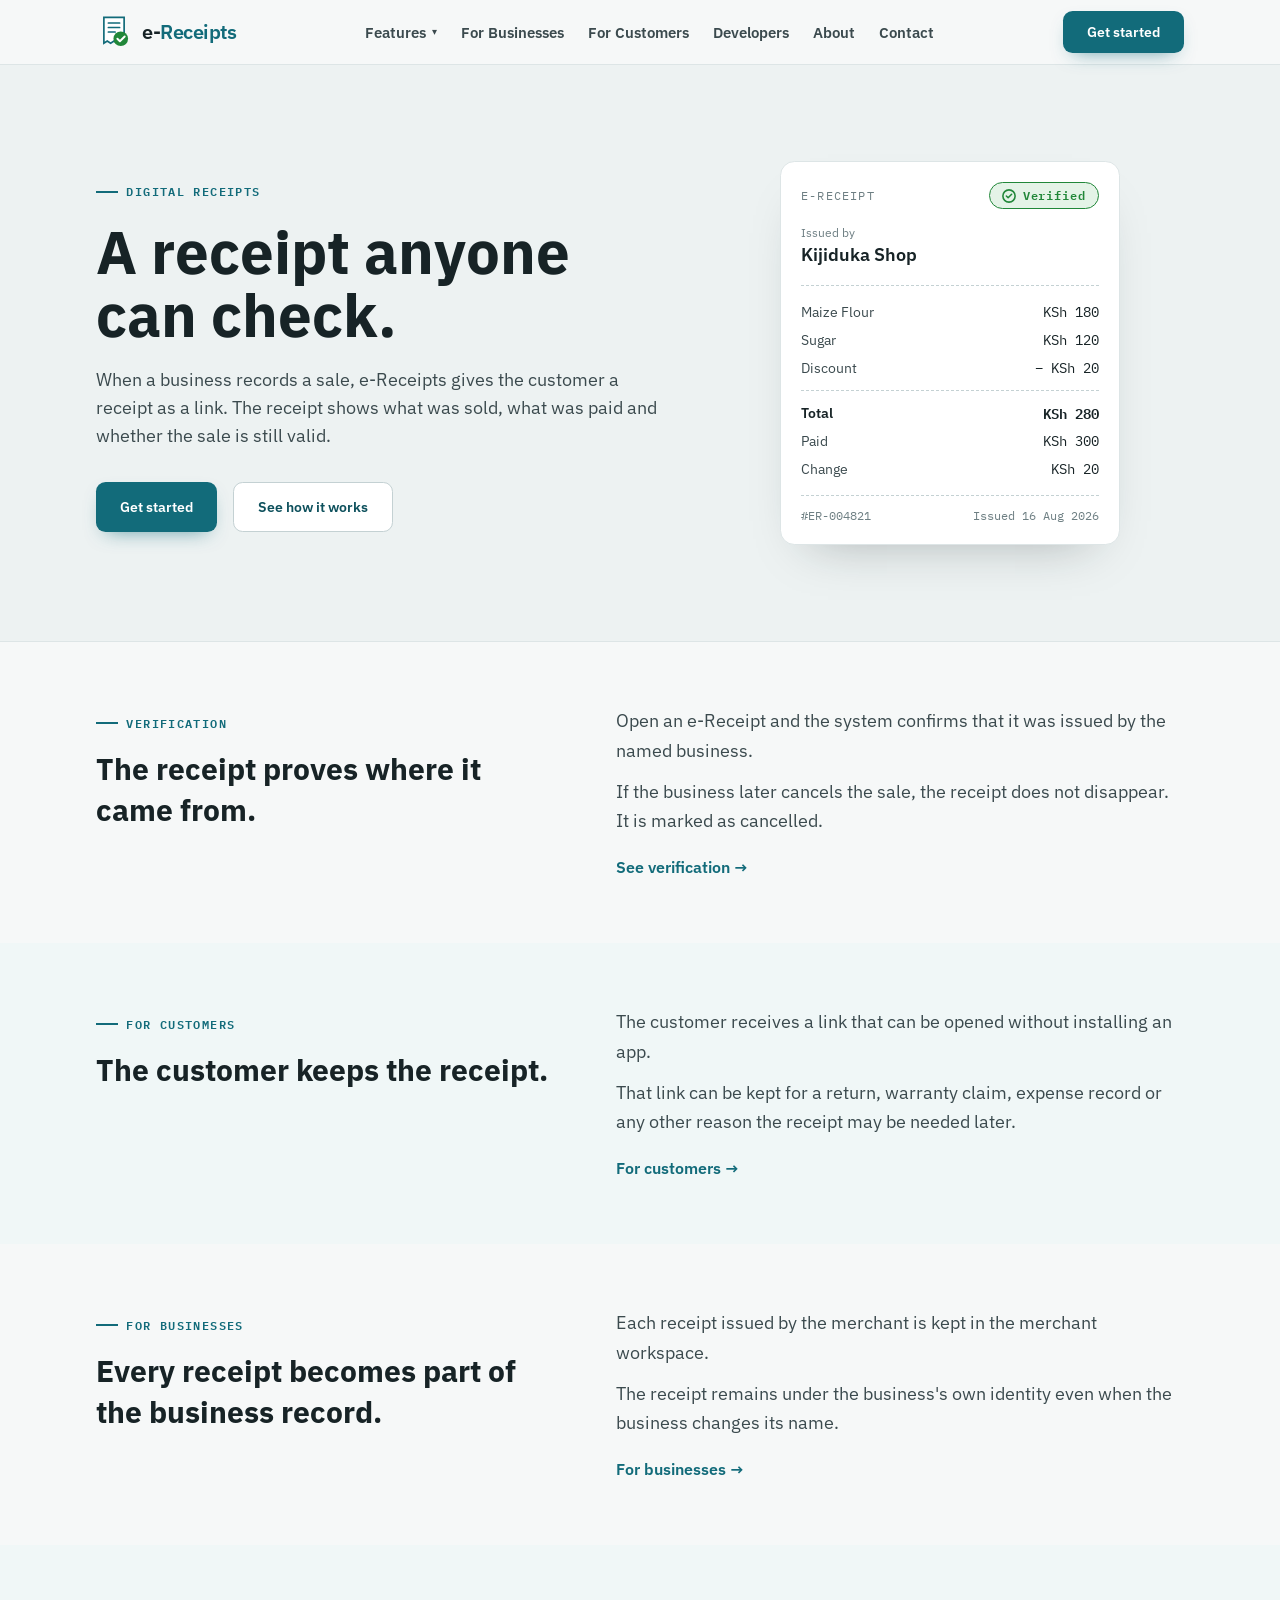
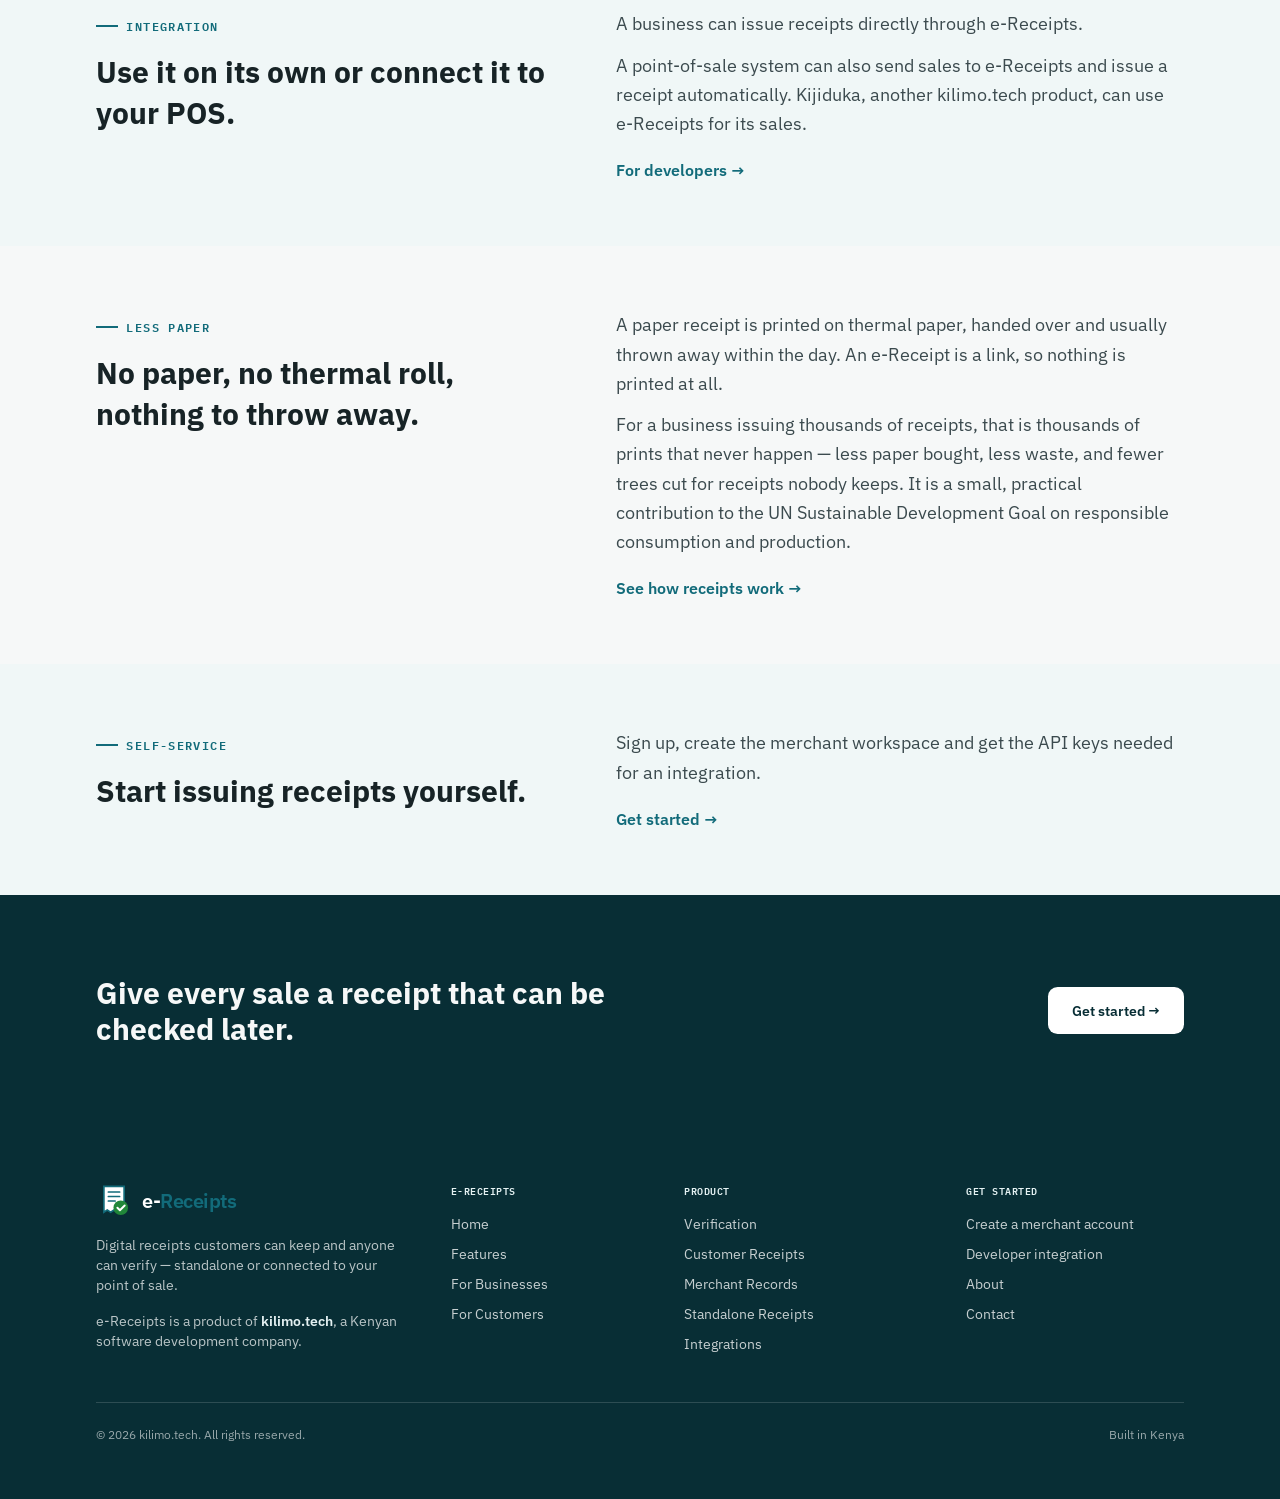
==== commit c7913fdc: "Deploy e-Receipts website ereceipts/ereceipts-website@476e57e74bbf4af5dd298796a4c864ad1c0a1bdc" ====
--- a/index.html
+++ b/index.html
@@ -1 +1 @@
-<!DOCTYPE html><!--FF2Juk3UuAC5F_oYqUM8M--><html lang="en"><head><meta charSet="utf-8"/><meta name="viewport" content="width=device-width, initial-scale=1"/><link rel="stylesheet" href="/_next/static/chunks/4d782f076776551d.css" data-precedence="next"/><link rel="preload" as="script" fetchPriority="low" href="/_next/static/chunks/5bce68295c7f1f97.js"/><script src="/_next/static/chunks/391b5727e5bc11ec.js" async=""></script><script src="/_next/static/chunks/1c64b19886203277.js" async=""></script><script src="/_next/static/chunks/c44ba29902c6819e.js" async=""></script><script src="/_next/static/chunks/turbopack-5e5e5629a9695c20.js" async=""></script><script src="/_next/static/chunks/68452620cf562e21.js" async=""></script><script src="/_next/static/chunks/6c33792a57a66467.js" async=""></script><script src="/_next/static/chunks/beefb697acdd731a.js" async=""></script><link rel="preload" href="https://fonts.googleapis.com/css2?family=IBM+Plex+Sans:wght@400;500;600;700&amp;family=IBM+Plex+Mono:wght@400;500;600&amp;display=swap" as="style"/><link rel="preconnect" href="https://fonts.googleapis.com"/><link rel="preconnect" href="https://fonts.gstatic.com" crossorigin=""/><meta name="theme-color" content="#126B7A"/><title>e-Receipts | Verifiable Digital Receipts for Every Sale</title><meta name="description" content="Issue digital receipts that customers can keep and anyone can verify. e-Receipts works on its own or connects to your point-of-sale system."/><meta name="author" content="e-Receipts"/><link rel="manifest" href="/manifest.json"/><meta name="keywords" content="digital receipts,verifiable receipts,e-receipts Kenya,electronic receipt system,receipt verification,POS receipt integration"/><meta name="robots" content="index, follow"/><meta property="og:title" content="e-Receipts | Verifiable Digital Receipts for Every Sale"/><meta property="og:description" content="Issue digital receipts that customers can keep and anyone can verify — standalone or connected to your point of sale."/><meta property="og:url" content="https://e-receipts.cseco.co.ke"/><meta property="og:site_name" content="e-Receipts"/><meta property="og:locale" content="en_KE"/><meta property="og:image" content="https://e-receipts.cseco.co.ke/og-image.png"/><meta property="og:image:width" content="1200"/><meta property="og:image:height" content="630"/><meta property="og:image:alt" content="e-Receipts — a receipt anyone can check"/><meta property="og:type" content="website"/><meta name="twitter:card" content="summary_large_image"/><meta name="twitter:title" content="e-Receipts | Verifiable Digital Receipts for Every Sale"/><meta name="twitter:description" content="Issue digital receipts that customers can keep and anyone can verify — standalone or connected to your point of sale."/><meta name="twitter:image" content="https://e-receipts.cseco.co.ke/og-image.png"/><link rel="icon" href="/favicon.svg" type="image/svg+xml"/><link rel="icon" href="/favicon.png" type="image/png" sizes="32x32"/><link rel="apple-touch-icon" href="/apple-touch-icon.png"/><link rel="stylesheet" href="https://fonts.googleapis.com/css2?family=IBM+Plex+Sans:wght@400;500;600;700&amp;family=IBM+Plex+Mono:wght@400;500;600&amp;display=swap"/><script type="application/ld+json">[{"@context":"https://schema.org","@type":"Organization","name":"e-Receipts","url":"https://e-receipts.cseco.co.ke","logo":"https://e-receipts.cseco.co.ke/apple-touch-icon.png","description":"e-Receipts is a digital-receipt platform: businesses issue verifiable electronic receipts, customers keep them as links, and anyone can check that a receipt is genuine and whether the sale was later cancelled.","parentOrganization":{"@type":"Organization","name":"kilimo.tech","url":"https://kilimo.tech"},"address":{"@type":"PostalAddress","addressLocality":"Nairobi","addressCountry":"Kenya"}},{"@context":"https://schema.org","@type":"WebSite","name":"e-Receipts","url":"https://e-receipts.cseco.co.ke"}]</script><script src="/_next/static/chunks/a6dad97d9634a72d.js" noModule=""></script></head><body class="flex min-h-screen flex-col"><div hidden=""><!--$--><!--/$--></div><header class="sticky top-0 z-50 border-b border-[var(--color-line)] bg-[var(--color-paper)]/95 backdrop-blur"><div class="wrap flex h-16 items-center justify-between"><a class="flex items-center gap-2.5" href="/"><svg viewBox="0 0 64 64" class="h-9 w-9" aria-hidden="true" fill="none"><path d="M14 6 h36 v46 l-6 -4 -6 4 -6 -4 -6 4 -6 -4 -6 4 Z" fill="#FFFFFF" stroke="#126B7A" stroke-width="3"></path><path d="M22 16 h20 M22 24 h20 M22 32 h12" stroke="#126B7A" stroke-width="3" stroke-linecap="round"></path><circle cx="44" cy="44" r="13" fill="#218739"></circle><path d="M38 44 l4.5 4.5 L51 40" stroke="#fff" stroke-width="3.4" stroke-linecap="round" stroke-linejoin="round"></path></svg><span class="font-display font-semibold tracking-tight text-xl">e-<span class="text-[var(--color-teal)]">Receipts</span></span></a><nav class="hidden items-center gap-6 lg:flex"><div class="relative"><a class="flex items-center gap-1.5 text-[0.95rem] font-semibold text-[var(--color-ink-soft)] hover:text-[var(--color-teal)]" href="/features">Features <span class="text-[10px]">▾</span></a></div><a class="text-[0.95rem] font-semibold text-[var(--color-ink-soft)] hover:text-[var(--color-teal)]" href="/for-businesses">For Businesses</a><a class="text-[0.95rem] font-semibold text-[var(--color-ink-soft)] hover:text-[var(--color-teal)]" href="/for-customers">For Customers</a><a class="text-[0.95rem] font-semibold text-[var(--color-ink-soft)] hover:text-[var(--color-teal)]" href="/developers">Developers</a><a class="text-[0.95rem] font-semibold text-[var(--color-ink-soft)] hover:text-[var(--color-teal)]" href="/about">About</a><a class="text-[0.95rem] font-semibold text-[var(--color-ink-soft)] hover:text-[var(--color-teal)]" href="/contact">Contact</a></nav><div class="flex items-center gap-3"><a href="https://app.e-receipts.cseco.co.ke" class="btn btn-primary hidden !py-2.5 sm:inline-flex">Get started</a><button aria-label="Toggle menu" class="inline-flex h-10 w-10 items-center justify-center rounded-lg border border-[var(--color-line-strong)] text-[var(--color-teal-deep)] lg:hidden"><span class="text-lg">☰</span></button></div></div></header><main class="flex-1"><section class="border-b border-[var(--color-line)] bg-[var(--color-paper-deep)]"><div class="wrap grid items-center gap-12 py-16 lg:grid-cols-[1.1fr_0.9fr] lg:py-24"><div><span class="eyebrow">Digital receipts</span><h1 class="mt-5 font-display text-4xl font-bold leading-[1.05] sm:text-5xl lg:text-6xl">A receipt anyone can check.</h1><p class="mt-5 max-w-xl text-lg text-[var(--color-ink-soft)]">When a business records a sale, e-Receipts gives the customer a receipt as a link. The receipt shows what was sold, what was paid and whether the sale is still valid.</p><div class="mt-8 flex flex-wrap gap-4"><a href="https://app.e-receipts.cseco.co.ke" class="btn btn-primary">Get started</a><a class="btn btn-outline" href="/features">See how it works</a></div></div><div class="mx-auto w-full max-w-[340px]"><div class="receipt p-5"><div class="flex items-center justify-between"><span class="font-mono text-xs uppercase tracking-widest text-[var(--color-mute)]">e-Receipt</span><span class="pill-verified"><svg viewBox="0 0 16 16" class="h-3.5 w-3.5" fill="none"><circle cx="8" cy="8" r="7" stroke="currentColor" stroke-width="1.8"></circle><path d="M5 8l2 2 4-4" stroke="currentColor" stroke-width="1.8" stroke-linecap="round" stroke-linejoin="round"></path></svg>Verified</span></div><p class="mt-4 text-xs text-[var(--color-mute)]">Issued by</p><p class="font-display text-lg font-semibold">Kijiduka Shop</p><div class="receipt-rule mt-4 space-y-2 pt-4 text-sm"><div class="flex justify-between "><span class="text-[var(--color-ink-soft)]">Maize Flour</span><span class="font-mono">KSh 180</span></div><div class="flex justify-between "><span class="text-[var(--color-ink-soft)]">Sugar</span><span class="font-mono">KSh 120</span></div><div class="flex justify-between "><span class="text-[var(--color-ink-soft)]">Discount</span><span class="font-mono">− KSh 20</span></div></div><div class="receipt-rule mt-3 space-y-2 pt-3 text-sm"><div class="flex justify-between font-semibold"><span class="">Total</span><span class="font-mono">KSh 280</span></div><div class="flex justify-between "><span class="text-[var(--color-ink-soft)]">Paid</span><span class="font-mono">KSh 300</span></div><div class="flex justify-between "><span class="text-[var(--color-ink-soft)]">Change</span><span class="font-mono">KSh 20</span></div></div><div class="receipt-rule mt-4 flex items-center justify-between pt-3"><span class="font-mono text-xs text-[var(--color-mute)]">#ER-004821</span><span class="font-mono text-xs text-[var(--color-mute)]">Issued 16 Aug 2026</span></div></div></div></div></section><section class=""><div class="wrap grid gap-6 py-14 lg:grid-cols-[0.9fr_1.1fr] lg:gap-14 lg:py-16"><div><span class="eyebrow">Verification</span><h2 class="mt-4 font-display text-2xl font-bold leading-snug sm:text-3xl">The receipt proves where it came from.</h2></div><div><div class="space-y-3 text-lg leading-relaxed text-[var(--color-ink-soft)]"><p>Open an e-Receipt and the system confirms that it was issued by the named business.</p><p>If the business later cancels the sale, the receipt does not disappear. It is marked as cancelled.</p></div><a class="mt-5 inline-block font-semibold text-[var(--color-teal)] hover:text-[var(--color-teal-deep)]" href="/features/verification">See verification →</a></div></div></section><section class="bg-[var(--color-teal-faint)]"><div class="wrap grid gap-6 py-14 lg:grid-cols-[0.9fr_1.1fr] lg:gap-14 lg:py-16"><div><span class="eyebrow">For customers</span><h2 class="mt-4 font-display text-2xl font-bold leading-snug sm:text-3xl">The customer keeps the receipt.</h2></div><div><div class="space-y-3 text-lg leading-relaxed text-[var(--color-ink-soft)]"><p>The customer receives a link that can be opened without installing an app.</p><p>That link can be kept for a return, warranty claim, expense record or any other reason the receipt may be needed later.</p></div><a class="mt-5 inline-block font-semibold text-[var(--color-teal)] hover:text-[var(--color-teal-deep)]" href="/for-customers">For customers →</a></div></div></section><section class=""><div class="wrap grid gap-6 py-14 lg:grid-cols-[0.9fr_1.1fr] lg:gap-14 lg:py-16"><div><span class="eyebrow">For businesses</span><h2 class="mt-4 font-display text-2xl font-bold leading-snug sm:text-3xl">Every receipt becomes part of the business record.</h2></div><div><div class="space-y-3 text-lg leading-relaxed text-[var(--color-ink-soft)]"><p>Each receipt issued by the merchant is kept in the merchant workspace.</p><p>The receipt remains under the business&#x27;s own identity even when the business changes its name.</p></div><a class="mt-5 inline-block font-semibold text-[var(--color-teal)] hover:text-[var(--color-teal-deep)]" href="/for-businesses">For businesses →</a></div></div></section><section class="bg-[var(--color-teal-faint)]"><div class="wrap grid gap-6 py-14 lg:grid-cols-[0.9fr_1.1fr] lg:gap-14 lg:py-16"><div><span class="eyebrow">Integration</span><h2 class="mt-4 font-display text-2xl font-bold leading-snug sm:text-3xl">Use it on its own or connect it to your POS.</h2></div><div><div class="space-y-3 text-lg leading-relaxed text-[var(--color-ink-soft)]"><p>A business can issue receipts directly through e-Receipts.</p><p>A point-of-sale system can also send sales to e-Receipts and issue a receipt automatically. Kijiduka, another kilimo.tech product, can use e-Receipts for its sales.</p></div><a class="mt-5 inline-block font-semibold text-[var(--color-teal)] hover:text-[var(--color-teal-deep)]" href="/developers">For developers →</a></div></div></section><section class=""><div class="wrap grid gap-6 py-14 lg:grid-cols-[0.9fr_1.1fr] lg:gap-14 lg:py-16"><div><span class="eyebrow">Self-service</span><h2 class="mt-4 font-display text-2xl font-bold leading-snug sm:text-3xl">Start issuing receipts yourself.</h2></div><div><div class="space-y-3 text-lg leading-relaxed text-[var(--color-ink-soft)]"><p>Sign up, create the merchant workspace and get the API keys needed for an integration.</p></div><a href="https://app.e-receipts.cseco.co.ke" class="mt-5 inline-block font-semibold text-[var(--color-teal)] hover:text-[var(--color-teal-deep)]">Get started →</a></div></div></section><section class="bg-[var(--color-teal-dark)] py-16 lg:py-20"><div class="wrap flex flex-col items-start justify-between gap-6 md:flex-row md:items-center"><div class="max-w-xl"><h2 class="font-display text-2xl font-bold text-[var(--color-paper)] sm:text-3xl">Give every sale a receipt that can be checked later.</h2></div><a href="https://app.e-receipts.cseco.co.ke" class="btn shrink-0 bg-white text-[var(--color-teal-dark)] hover:bg-[var(--color-teal-soft)]">Get started →</a></div></section><!--$--><!--/$--></main><footer class="bg-[var(--color-teal-dark)] text-[var(--color-paper)]"><div class="wrap py-14"><div class="grid gap-10 md:grid-cols-[1.3fr_0.8fr_1fr_0.9fr]"><div><a class="flex items-center gap-2.5" href="/"><svg viewBox="0 0 64 64" class="h-9 w-9" aria-hidden="true" fill="none"><path d="M14 6 h36 v46 l-6 -4 -6 4 -6 -4 -6 4 -6 -4 -6 4 Z" fill="#FFFFFF" stroke="#126B7A" stroke-width="3"></path><path d="M22 16 h20 M22 24 h20 M22 32 h12" stroke="#126B7A" stroke-width="3" stroke-linecap="round"></path><circle cx="44" cy="44" r="13" fill="#218739"></circle><path d="M38 44 l4.5 4.5 L51 40" stroke="#fff" stroke-width="3.4" stroke-linecap="round" stroke-linejoin="round"></path></svg><span class="font-display font-semibold tracking-tight text-xl text-white">e-<span class="text-[var(--color-teal)]">Receipts</span></span></a><p class="mt-4 max-w-xs text-sm text-[var(--color-paper)]/75">Digital receipts customers can keep and anyone can verify — standalone or connected to your point of sale.</p><p class="mt-4 max-w-xs text-sm text-[var(--color-paper)]/75">e-Receipts is a product of<!-- --> <a href="https://kilimo.tech" class="font-semibold text-[var(--color-teal-soft)] hover:text-white">kilimo.tech</a>, a Kenyan software development company.</p></div><div><h5 class="font-mono text-[10px] font-semibold uppercase tracking-wider text-[var(--color-teal-soft)]">e-Receipts</h5><ul class="mt-4 space-y-2.5 text-sm text-[var(--color-paper)]/80"><li><a class="hover:text-white" href="/">Home</a></li><li><a class="hover:text-white" href="/features">Features</a></li><li><a class="hover:text-white" href="/for-businesses">For Businesses</a></li><li><a class="hover:text-white" href="/for-customers">For Customers</a></li></ul></div><div><h5 class="font-mono text-[10px] font-semibold uppercase tracking-wider text-[var(--color-teal-soft)]">Product</h5><ul class="mt-4 space-y-2.5 text-sm text-[var(--color-paper)]/80"><li><a class="hover:text-white" href="/features/verification">Verification</a></li><li><a class="hover:text-white" href="/features/customer-receipts">Customer Receipts</a></li><li><a class="hover:text-white" href="/features/merchant-records">Merchant Records</a></li><li><a class="hover:text-white" href="/features/standalone">Standalone Receipts</a></li><li><a class="hover:text-white" href="/developers">Integrations</a></li></ul></div><div><h5 class="font-mono text-[10px] font-semibold uppercase tracking-wider text-[var(--color-teal-soft)]">Get started</h5><ul class="mt-4 space-y-2.5 text-sm text-[var(--color-paper)]/80"><li><a href="https://app.e-receipts.cseco.co.ke" class="hover:text-white">Create a merchant account</a></li><li><a class="hover:text-white" href="/developers">Developer integration</a></li><li><a class="hover:text-white" href="/about">About</a></li><li><a class="hover:text-white" href="/contact">Contact</a></li></ul></div></div><div class="mt-12 flex flex-col gap-3 border-t border-white/15 pt-6 sm:flex-row sm:items-center sm:justify-between"><p class="text-xs text-[var(--color-paper)]/60">© <!-- -->2026<!-- --> kilimo.tech. All rights reserved.</p><p class="text-xs text-[var(--color-paper)]/60">Built in Kenya</p></div></div></footer><script src="/_next/static/chunks/5bce68295c7f1f97.js" id="_R_" async=""></script><script>(self.__next_f=self.__next_f||[]).push([0])</script><script>self.__next_f.push([1,"1:\"$Sreact.fragment\"\n2:I[2971,[\"/_next/static/chunks/68452620cf562e21.js\"],\"Header\"]\n3:I[92322,[\"/_next/static/chunks/6c33792a57a66467.js\",\"/_next/static/chunks/beefb697acdd731a.js\"],\"default\"]\n4:I[81409,[\"/_next/static/chunks/6c33792a57a66467.js\",\"/_next/static/chunks/beefb697acdd731a.js\"],\"default\"]\n5:I[74426,[\"/_next/static/chunks/68452620cf562e21.js\"],\"\"]\nd:I[60374,[\"/_next/static/chunks/6c33792a57a66467.js\",\"/_next/static/chunks/beefb697acdd731a.js\"],\"default\"]\n:HL[\"/_next/static/chunks/4d782f076776551d.css\",\"style\"]\n:HL[\"https://fonts.googleapis.com/css2?family=IBM+Plex+Sans:wght@400;500;600;700\u0026family=IBM+Plex+Mono:wght@400;500;600\u0026display=swap\",\"style\"]\n"])</script><script>self.__next_f.push([1,"0:{\"P\":null,\"b\":\"FF2Juk3UuAC5F-oYqUM8M\",\"c\":[\"\",\"\"],\"q\":\"\",\"i\":false,\"f\":[[[\"\",{\"children\":[\"__PAGE__\",{}]},\"$undefined\",\"$undefined\",true],[[\"$\",\"$1\",\"c\",{\"children\":[[[\"$\",\"link\",\"0\",{\"rel\":\"stylesheet\",\"href\":\"/_next/static/chunks/4d782f076776551d.css\",\"precedence\":\"next\",\"crossOrigin\":\"$undefined\",\"nonce\":\"$undefined\"}],[\"$\",\"script\",\"script-0\",{\"src\":\"/_next/static/chunks/68452620cf562e21.js\",\"async\":true,\"nonce\":\"$undefined\"}]],[\"$\",\"html\",null,{\"lang\":\"en\",\"children\":[[\"$\",\"head\",null,{\"children\":[[\"$\",\"link\",null,{\"rel\":\"preconnect\",\"href\":\"https://fonts.googleapis.com\"}],[\"$\",\"link\",null,{\"rel\":\"preconnect\",\"href\":\"https://fonts.gstatic.com\",\"crossOrigin\":\"\"}],[\"$\",\"link\",null,{\"rel\":\"stylesheet\",\"href\":\"https://fonts.googleapis.com/css2?family=IBM+Plex+Sans:wght@400;500;600;700\u0026family=IBM+Plex+Mono:wght@400;500;600\u0026display=swap\"}],[\"$\",\"script\",null,{\"type\":\"application/ld+json\",\"dangerouslySetInnerHTML\":{\"__html\":\"[{\\\"@context\\\":\\\"https://schema.org\\\",\\\"@type\\\":\\\"Organization\\\",\\\"name\\\":\\\"e-Receipts\\\",\\\"url\\\":\\\"https://e-receipts.cseco.co.ke\\\",\\\"logo\\\":\\\"https://e-receipts.cseco.co.ke/apple-touch-icon.png\\\",\\\"description\\\":\\\"e-Receipts is a digital-receipt platform: businesses issue verifiable electronic receipts, customers keep them as links, and anyone can check that a receipt is genuine and whether the sale was later cancelled.\\\",\\\"parentOrganization\\\":{\\\"@type\\\":\\\"Organization\\\",\\\"name\\\":\\\"kilimo.tech\\\",\\\"url\\\":\\\"https://kilimo.tech\\\"},\\\"address\\\":{\\\"@type\\\":\\\"PostalAddress\\\",\\\"addressLocality\\\":\\\"Nairobi\\\",\\\"addressCountry\\\":\\\"Kenya\\\"}},{\\\"@context\\\":\\\"https://schema.org\\\",\\\"@type\\\":\\\"WebSite\\\",\\\"name\\\":\\\"e-Receipts\\\",\\\"url\\\":\\\"https://e-receipts.cseco.co.ke\\\"}]\"}}]]}],[\"$\",\"body\",null,{\"className\":\"flex min-h-screen flex-col\",\"children\":[[\"$\",\"$L2\",null,{}],[\"$\",\"main\",null,{\"className\":\"flex-1\",\"children\":[\"$\",\"$L3\",null,{\"parallelRouterKey\":\"children\",\"error\":\"$undefined\",\"errorStyles\":\"$undefined\",\"errorScripts\":\"$undefined\",\"template\":[\"$\",\"$L4\",null,{}],\"templateStyles\":\"$undefined\",\"templateScripts\":\"$undefined\",\"notFound\":[[[\"$\",\"title\",null,{\"children\":\"404: This page could not be found.\"}],[\"$\",\"div\",null,{\"style\":{\"fontFamily\":\"system-ui,\\\"Segoe UI\\\",Roboto,Helvetica,Arial,sans-serif,\\\"Apple Color Emoji\\\",\\\"Segoe UI Emoji\\\"\",\"height\":\"100vh\",\"textAlign\":\"center\",\"display\":\"flex\",\"flexDirection\":\"column\",\"alignItems\":\"center\",\"justifyContent\":\"center\"},\"children\":[\"$\",\"div\",null,{\"children\":[[\"$\",\"style\",null,{\"dangerouslySetInnerHTML\":{\"__html\":\"body{color:#000;background:#fff;margin:0}.next-error-h1{border-right:1px solid rgba(0,0,0,.3)}@media (prefers-color-scheme:dark){body{color:#fff;background:#000}.next-error-h1{border-right:1px solid rgba(255,255,255,.3)}}\"}}],[\"$\",\"h1\",null,{\"className\":\"next-error-h1\",\"style\":{\"display\":\"inline-block\",\"margin\":\"0 20px 0 0\",\"padding\":\"0 23px 0 0\",\"fontSize\":24,\"fontWeight\":500,\"verticalAlign\":\"top\",\"lineHeight\":\"49px\"},\"children\":404}],[\"$\",\"div\",null,{\"style\":{\"display\":\"inline-block\"},\"children\":[\"$\",\"h2\",null,{\"style\":{\"fontSize\":14,\"fontWeight\":400,\"lineHeight\":\"49px\",\"margin\":0},\"children\":\"This page could not be found.\"}]}]]}]}]],[]],\"forbidden\":\"$undefined\",\"unauthorized\":\"$undefined\"}]}],[\"$\",\"footer\",null,{\"className\":\"bg-[var(--color-teal-dark)] text-[var(--color-paper)]\",\"children\":[\"$\",\"div\",null,{\"className\":\"wrap py-14\",\"children\":[[\"$\",\"div\",null,{\"className\":\"grid gap-10 md:grid-cols-[1.3fr_0.8fr_1fr_0.9fr]\",\"children\":[[\"$\",\"div\",null,{\"children\":[[\"$\",\"$L5\",null,{\"href\":\"/\",\"className\":\"flex items-center gap-2.5\",\"children\":[[\"$\",\"svg\",null,{\"viewBox\":\"0 0 64 64\",\"className\":\"h-9 w-9\",\"aria-hidden\":\"true\",\"fill\":\"none\",\"children\":[[\"$\",\"path\",null,{\"d\":\"M14 6 h36 v46 l-6 -4 -6 4 -6 -4 -6 4 -6 -4 -6 4 Z\",\"fill\":\"#FFFFFF\",\"stroke\":\"#126B7A\",\"strokeWidth\":\"3\"}],[\"$\",\"path\",null,{\"d\":\"M22 16 h20 M22 24 h20 M22 32 h12\",\"stroke\":\"#126B7A\",\"strokeWidth\":\"3\",\"strokeLinecap\":\"round\"}],[\"$\",\"circle\",null,{\"cx\":\"44\",\"cy\":\"44\",\"r\":\"13\",\"fill\":\"#218739\"}],[\"$\",\"path\",null,{\"d\":\"M38 44 l4.5 4.5 L51 40\",\"stroke\":\"#fff\",\"strokeWidth\":\"3.4\",\"strokeLinecap\":\"round\",\"strokeLinejoin\":\"round\"}]]}],[\"$\",\"span\",null,{\"className\":\"font-display font-semibold tracking-tight text-xl text-white\",\"children\":[\"e-\",[\"$\",\"span\",null,{\"className\":\"text-[var(--color-teal)]\",\"children\":\"Receipts\"}]]}]]}],[\"$\",\"p\",null,{\"className\":\"mt-4 max-w-xs text-sm text-[var(--color-paper)]/75\",\"children\":\"Digital receipts customers can keep and anyone can verify — standalone or connected to your point of sale.\"}],\"$L6\"]}],\"$L7\",\"$L8\",\"$L9\"]}],\"$La\"]}]}]]}]]}]]}],{\"children\":[\"$Lb\",{},null,false,false]},null,false,false],\"$Lc\",false]],\"m\":\"$undefined\",\"G\":[\"$d\",[]],\"S\":true}\n"])</script><script>self.__next_f.push([1,"16:I[19091,[\"/_next/static/chunks/6c33792a57a66467.js\",\"/_next/static/chunks/beefb697acdd731a.js\"],\"ViewportBoundary\"]\n18:I[19091,[\"/_next/static/chunks/6c33792a57a66467.js\",\"/_next/static/chunks/beefb697acdd731a.js\"],\"MetadataBoundary\"]\n19:\"$Sreact.suspense\"\n6:[\"$\",\"p\",null,{\"className\":\"mt-4 max-w-xs text-sm text-[var(--color-paper)]/75\",\"children\":[\"e-Receipts is a product of\",\" \",[\"$\",\"a\",null,{\"href\":\"https://kilimo.tech\",\"className\":\"font-semibold text-[var(--color-teal-soft)] hover:text-white\",\"children\":\"kilimo.tech\"}],\", a Kenyan software development company.\"]}]\n7:[\"$\",\"div\",null,{\"children\":[[\"$\",\"h5\",null,{\"className\":\"font-mono text-[10px] font-semibold uppercase tracking-wider text-[var(--color-teal-soft)]\",\"children\":\"e-Receipts\"}],[\"$\",\"ul\",null,{\"className\":\"mt-4 space-y-2.5 text-sm text-[var(--color-paper)]/80\",\"children\":[[\"$\",\"li\",\"/\",{\"children\":[\"$\",\"$L5\",null,{\"href\":\"/\",\"className\":\"hover:text-white\",\"children\":\"Home\"}]}],[\"$\",\"li\",\"/features\",{\"children\":[\"$\",\"$L5\",null,{\"href\":\"/features\",\"className\":\"hover:text-white\",\"children\":\"Features\"}]}],[\"$\",\"li\",\"/for-businesses\",{\"children\":[\"$\",\"$L5\",null,{\"href\":\"/for-businesses\",\"className\":\"hover:text-white\",\"children\":\"For Businesses\"}]}],[\"$\",\"li\",\"/for-customers\",{\"children\":[\"$\",\"$L5\",null,{\"href\":\"/for-customers\",\"className\":\"hover:text-white\",\"children\":\"For Customers\"}]}]]}]]}]\n8:[\"$\",\"div\",null,{\"children\":[[\"$\",\"h5\",null,{\"className\":\"font-mono text-[10px] font-semibold uppercase tracking-wider text-[var(--color-teal-soft)]\",\"children\":\"Product\"}],[\"$\",\"ul\",null,{\"className\":\"mt-4 space-y-2.5 text-sm text-[var(--color-paper)]/80\",\"children\":[[\"$\",\"li\",\"/features/verification\",{\"children\":[\"$\",\"$L5\",null,{\"href\":\"/features/verification\",\"className\":\"hover:text-white\",\"children\":\"Verification\"}]}],[\"$\",\"li\",\"/features/customer-receipts\",{\"children\":[\"$\",\"$L5\",null,{\"href\":\"/features/customer-receipts\",\"className\":\"hover:text-white\",\"children\":\"Customer Receipts\"}]}],[\"$\",\"li\",\"/features/merchant-records\",{\"children\":[\"$\",\"$L5\",null,{\"href\":\"/features/merchant-records\",\"className\":\"hover:text-white\",\"children\":\"Merchant Records\"}]}],[\"$\",\"li\",\"/features/standalone\",{\"children\":[\"$\",\"$L5\",null,{\"href\":\"/features/standalone\",\"className\":\"hover:text-white\",\"children\":\"Standalone Receipts\"}]}],[\"$\",\"li\",\"/developers\",{\"children\":[\"$\",\"$L5\",null,{\"href\":\"/developers\",\"className\":\"hover:text-white\",\"children\":\"Integrations\"}]}]]}]]}]\n9:[\"$\",\"div\",null,{\"children\":[[\"$\",\"h5\",null,{\"className\":\"font-mono text-[10px] font-semibold uppercase tracking-wider text-[var(--color-teal-soft)]\",\"children\":\"Get started\"}],[\"$\",\"ul\",null,{\"className\":\"mt-4 space-y-2.5 text-sm text-[var(--color-paper)]/80\",\"children\":[[\"$\",\"li\",null,{\"children\":[\"$\",\"a\",null,{\"href\":\"https://app.e-receipts.cseco.co.ke\",\"className\":\"hover:text-white\",\"children\":\"Create a merchant account\"}]}],[\"$\",\"li\",null,{\"children\":[\"$\",\"$L5\",null,{\"href\":\"/developers\",\"className\":\"hover:text-white\",\"children\":\"Developer integration\"}]}],[[\"$\",\"li\",\"/about\",{\"children\":[\"$\",\"$L5\",null,{\"href\":\"/about\",\"className\":\"hover:text-white\",\"children\":\"About\"}]}],[\"$\",\"li\",\"/contact\",{\"children\":[\"$\",\"$L5\",null,{\"href\":\"/contact\",\"className\":\"hover:text-white\",\"children\":\"Contact\"}]}]]]}]]}]\na:[\"$\",\"div\",null,{\"className\":\"mt-12 flex flex-col gap-3 border-t border-white/15 pt-6 sm:flex-row sm:items-center sm:justify-between\",\"children\":[[\"$\",\"p\",null,{\"className\":\"text-xs text-[var(--color-paper)]/60\",\"children\":[\"© \",2026,\" kilimo.tech. All rights reserved.\"]}],[\"$\",\"p\",null,{\"className\":\"text-xs text-[var(--color-paper)]/60\",\"children\":\"Built in Kenya\"}]]}]\n"])</script><script>self.__next_f.push([1,"b:[\"$\",\"$1\",\"c\",{\"children\":[[[\"$\",\"section\",null,{\"className\":\"border-b border-[var(--color-line)] bg-[var(--color-paper-deep)]\",\"children\":[\"$\",\"div\",null,{\"className\":\"wrap grid items-center gap-12 py-16 lg:grid-cols-[1.1fr_0.9fr] lg:py-24\",\"children\":[[\"$\",\"div\",null,{\"children\":[[\"$\",\"span\",null,{\"className\":\"eyebrow\",\"children\":\"Digital receipts\"}],[\"$\",\"h1\",null,{\"className\":\"mt-5 font-display text-4xl font-bold leading-[1.05] sm:text-5xl lg:text-6xl\",\"children\":\"A receipt anyone can check.\"}],[\"$\",\"p\",null,{\"className\":\"mt-5 max-w-xl text-lg text-[var(--color-ink-soft)]\",\"children\":\"When a business records a sale, e-Receipts gives the customer a receipt as a link. The receipt shows what was sold, what was paid and whether the sale is still valid.\"}],[\"$\",\"div\",null,{\"className\":\"mt-8 flex flex-wrap gap-4\",\"children\":[[\"$\",\"a\",null,{\"href\":\"https://app.e-receipts.cseco.co.ke\",\"className\":\"btn btn-primary\",\"children\":\"Get started\"}],[\"$\",\"$L5\",null,{\"href\":\"/features\",\"className\":\"btn btn-outline\",\"children\":\"See how it works\"}]]}]]}],[\"$\",\"div\",null,{\"className\":\"mx-auto w-full max-w-[340px]\",\"children\":[\"$\",\"div\",null,{\"className\":\"receipt p-5\",\"children\":[[\"$\",\"div\",null,{\"className\":\"flex items-center justify-between\",\"children\":[[\"$\",\"span\",null,{\"className\":\"font-mono text-xs uppercase tracking-widest text-[var(--color-mute)]\",\"children\":\"e-Receipt\"}],[\"$\",\"span\",null,{\"className\":\"pill-verified\",\"children\":[[\"$\",\"svg\",null,{\"viewBox\":\"0 0 16 16\",\"className\":\"h-3.5 w-3.5\",\"fill\":\"none\",\"children\":[[\"$\",\"circle\",null,{\"cx\":\"8\",\"cy\":\"8\",\"r\":\"7\",\"stroke\":\"currentColor\",\"strokeWidth\":\"1.8\"}],[\"$\",\"path\",null,{\"d\":\"M5 8l2 2 4-4\",\"stroke\":\"currentColor\",\"strokeWidth\":\"1.8\",\"strokeLinecap\":\"round\",\"strokeLinejoin\":\"round\"}]]}],\"Verified\"]}]]}],[\"$\",\"p\",null,{\"className\":\"mt-4 text-xs text-[var(--color-mute)]\",\"children\":\"Issued by\"}],[\"$\",\"p\",null,{\"className\":\"font-display text-lg font-semibold\",\"children\":\"Kijiduka Shop\"}],[\"$\",\"div\",null,{\"className\":\"receipt-rule mt-4 space-y-2 pt-4 text-sm\",\"children\":[[\"$\",\"div\",null,{\"className\":\"flex justify-between \",\"children\":[[\"$\",\"span\",null,{\"className\":\"text-[var(--color-ink-soft)]\",\"children\":\"Maize Flour\"}],[\"$\",\"span\",null,{\"className\":\"font-mono\",\"children\":\"KSh 180\"}]]}],[\"$\",\"div\",null,{\"className\":\"flex justify-between \",\"children\":[[\"$\",\"span\",null,{\"className\":\"text-[var(--color-ink-soft)]\",\"children\":\"Sugar\"}],[\"$\",\"span\",null,{\"className\":\"font-mono\",\"children\":\"KSh 120\"}]]}],[\"$\",\"div\",null,{\"className\":\"flex justify-between \",\"children\":[[\"$\",\"span\",null,{\"className\":\"text-[var(--color-ink-soft)]\",\"children\":\"Discount\"}],[\"$\",\"span\",null,{\"className\":\"font-mono\",\"children\":\"− KSh 20\"}]]}]]}],[\"$\",\"div\",null,{\"className\":\"receipt-rule mt-3 space-y-2 pt-3 text-sm\",\"children\":[[\"$\",\"div\",null,{\"className\":\"flex justify-between font-semibold\",\"children\":[[\"$\",\"span\",null,{\"className\":\"\",\"children\":\"Total\"}],[\"$\",\"span\",null,{\"className\":\"font-mono\",\"children\":\"KSh 280\"}]]}],[\"$\",\"div\",null,{\"className\":\"flex justify-between \",\"children\":[[\"$\",\"span\",null,{\"className\":\"text-[var(--color-ink-soft)]\",\"children\":\"Paid\"}],[\"$\",\"span\",null,{\"className\":\"font-mono\",\"children\":\"KSh 300\"}]]}],[\"$\",\"div\",null,{\"className\":\"flex justify-between \",\"children\":[[\"$\",\"span\",null,{\"className\":\"text-[var(--color-ink-soft)]\",\"children\":\"Change\"}],[\"$\",\"span\",null,{\"className\":\"font-mono\",\"children\":\"KSh 20\"}]]}]]}],[\"$\",\"div\",null,{\"className\":\"receipt-rule mt-4 flex items-center justify-between pt-3\",\"children\":[[\"$\",\"span\",null,{\"className\":\"font-mono text-xs text-[var(--color-mute)]\",\"children\":\"#ER-004821\"}],[\"$\",\"span\",null,{\"className\":\"font-mono text-xs text-[var(--color-mute)]\",\"children\":\"Issued 16 Aug 2026\"}]]}]]}]}]]}]}],[[\"$\",\"section\",\"Verification\",{\"className\":\"\",\"children\":[\"$\",\"div\",null,{\"className\":\"wrap grid gap-6 py-14 lg:grid-cols-[0.9fr_1.1fr] lg:gap-14 lg:py-16\",\"children\":[[\"$\",\"div\",null,{\"children\":[[\"$\",\"span\",null,{\"className\":\"eyebrow\",\"children\":\"Verification\"}],[\"$\",\"h2\",null,{\"className\":\"mt-4 font-display text-2xl font-bold leading-snug sm:text-3xl\",\"children\":\"The receipt proves where it came from.\"}]]}],[\"$\",\"div\",null,{\"children\":[[\"$\",\"div\",null,{\"className\":\"space-y-3 text-lg leading-relaxed text-[var(--color-ink-soft)]\",\"children\":[[\"$\",\"p\",\"Open an e-Receipt and the system confirms that it was issued by the named business.\",{\"children\":\"Open an e-Receipt and the system confirms that it was issued by the named business.\"}],\"$Le\"]}],\"$Lf\"]}]]}]}],\"$L10\",\"$L11\",\"$L12\",\"$L13\"],\"$L14\"],null,\"$L15\"]}]\n"])</script><script>self.__next_f.push([1,"c:[\"$\",\"$1\",\"h\",{\"children\":[null,[\"$\",\"$L16\",null,{\"children\":\"$@17\"}],[\"$\",\"div\",null,{\"hidden\":true,\"children\":[\"$\",\"$L18\",null,{\"children\":[\"$\",\"$19\",null,{\"name\":\"Next.Metadata\",\"children\":\"$@1a\"}]}]}],null]}]\n"])</script><script>self.__next_f.push([1,"1b:I[19091,[\"/_next/static/chunks/6c33792a57a66467.js\",\"/_next/static/chunks/beefb697acdd731a.js\"],\"OutletBoundary\"]\ne:[\"$\",\"p\",\"If the business later cancels the sale, the receipt does not disappear. It is marked as cancelled.\",{\"children\":\"If the business later cancels the sale, the receipt does not disappear. It is marked as cancelled.\"}]\nf:[\"$\",\"$L5\",null,{\"href\":\"/features/verification\",\"className\":\"mt-5 inline-block font-semibold text-[var(--color-teal)] hover:text-[var(--color-teal-deep)]\",\"children\":\"See verification →\"}]\n10:[\"$\",\"section\",\"For customers\",{\"className\":\"bg-[var(--color-teal-faint)]\",\"children\":[\"$\",\"div\",null,{\"className\":\"wrap grid gap-6 py-14 lg:grid-cols-[0.9fr_1.1fr] lg:gap-14 lg:py-16\",\"children\":[[\"$\",\"div\",null,{\"children\":[[\"$\",\"span\",null,{\"className\":\"eyebrow\",\"children\":\"For customers\"}],[\"$\",\"h2\",null,{\"className\":\"mt-4 font-display text-2xl font-bold leading-snug sm:text-3xl\",\"children\":\"The customer keeps the receipt.\"}]]}],[\"$\",\"div\",null,{\"children\":[[\"$\",\"div\",null,{\"className\":\"space-y-3 text-lg leading-relaxed text-[var(--color-ink-soft)]\",\"children\":[[\"$\",\"p\",\"The customer receives a link that can be opened without installing an app.\",{\"children\":\"The customer receives a link that can be opened without installing an app.\"}],[\"$\",\"p\",\"That link can be kept for a return, warranty claim, expense record or any other reason the receipt may be needed later.\",{\"children\":\"That link can be kept for a return, warranty claim, expense record or any other reason the receipt may be needed later.\"}]]}],[\"$\",\"$L5\",null,{\"href\":\"/for-customers\",\"className\":\"mt-5 inline-block font-semibold text-[var(--color-teal)] hover:text-[var(--color-teal-deep)]\",\"children\":\"For customers →\"}]]}]]}]}]\n11:[\"$\",\"section\",\"For businesses\",{\"className\":\"\",\"children\":[\"$\",\"div\",null,{\"className\":\"wrap grid gap-6 py-14 lg:grid-cols-[0.9fr_1.1fr] lg:gap-14 lg:py-16\",\"children\":[[\"$\",\"div\",null,{\"children\":[[\"$\",\"span\",null,{\"className\":\"eyebrow\",\"children\":\"For businesses\"}],[\"$\",\"h2\",null,{\"className\":\"mt-4 font-display text-2xl font-bold leading-snug sm:text-3xl\",\"children\":\"Every receipt becomes part of the business record.\"}]]}],[\"$\",\"div\",null,{\"children\":[[\"$\",\"div\",null,{\"className\":\"space-y-3 text-lg leading-relaxed text-[var(--color-ink-soft)]\",\"children\":[[\"$\",\"p\",\"Each receipt issued by the merchant is kept in the merchant workspace.\",{\"children\":\"Each receipt issued by the merchant is kept in the merchant workspace.\"}],[\"$\",\"p\",\"The receipt remains under the business's own identity even when the business changes its name.\",{\"children\":\"The receipt remains under the business's own identity even when the business changes its name.\"}]]}],[\"$\",\"$L5\",null,{\"href\":\"/for-businesses\",\"className\":\"mt-5 inline-block font-semibold text-[var(--color-teal)] hover:text-[var(--color-teal-deep)]\",\"children\":\"For businesses →\"}]]}]]}]}]\n12:[\"$\",\"section\",\"Integration\",{\"className\":\"bg-[var(--color-teal-faint)]\",\"children\":[\"$\",\"div\",null,{\"className\":\"wrap grid gap-6 py-14 lg:grid-cols-[0.9fr_1.1fr] lg:gap-14 lg:py-16\",\"children\":[[\"$\",\"div\",null,{\"children\":[[\"$\",\"span\",null,{\"className\":\"eyebrow\",\"children\":\"Integration\"}],[\"$\",\"h2\",null,{\"className\":\"mt-4 font-display text-2xl font-bold leading-snug sm:text-3xl\",\"children\":\"Use it on its own or connect it to your POS.\"}]]}],[\"$\",\"div\",null,{\"children\":[[\"$\",\"div\",null,{\"className\":\"space-y-3 text-lg leading-relaxed text-[var(--color-ink-soft)]\",\"children\":[[\"$\",\"p\",\"A business can issue receipts directly through e-Receipts.\",{\"children\":\"A business can issue receipts directly through e-Receipts.\"}],[\"$\",\"p\",\"A point-of-sale system can also send sales to e-Receipts and issue a receipt automatically. Kijiduka, another kilimo.tech product, can use e-Receipts for its sales.\",{\"children\":\"A point-of-sale system can also send sales to e-Receipts and issue a receipt automatically. Kijiduka, another kilimo.tech product, can use e-Receipts for its sales.\"}]]}],[\"$\",\"$L5\",null,{\"href\":\"/developers\",\"className\":\"mt-5 inline-block font-semibold text-[var(--color-teal)] ho"])</script><script>self.__next_f.push([1,"ver:text-[var(--color-teal-deep)]\",\"children\":\"For developers →\"}]]}]]}]}]\n13:[\"$\",\"section\",\"Self-service\",{\"className\":\"\",\"children\":[\"$\",\"div\",null,{\"className\":\"wrap grid gap-6 py-14 lg:grid-cols-[0.9fr_1.1fr] lg:gap-14 lg:py-16\",\"children\":[[\"$\",\"div\",null,{\"children\":[[\"$\",\"span\",null,{\"className\":\"eyebrow\",\"children\":\"Self-service\"}],[\"$\",\"h2\",null,{\"className\":\"mt-4 font-display text-2xl font-bold leading-snug sm:text-3xl\",\"children\":\"Start issuing receipts yourself.\"}]]}],[\"$\",\"div\",null,{\"children\":[[\"$\",\"div\",null,{\"className\":\"space-y-3 text-lg leading-relaxed text-[var(--color-ink-soft)]\",\"children\":[[\"$\",\"p\",\"Sign up, create the merchant workspace and get the API keys needed for an integration.\",{\"children\":\"Sign up, create the merchant workspace and get the API keys needed for an integration.\"}]]}],[\"$\",\"a\",null,{\"href\":\"https://app.e-receipts.cseco.co.ke\",\"className\":\"mt-5 inline-block font-semibold text-[var(--color-teal)] hover:text-[var(--color-teal-deep)]\",\"children\":\"Get started →\"}]]}]]}]}]\n14:[\"$\",\"section\",null,{\"className\":\"bg-[var(--color-teal-dark)] py-16 lg:py-20\",\"children\":[\"$\",\"div\",null,{\"className\":\"wrap flex flex-col items-start justify-between gap-6 md:flex-row md:items-center\",\"children\":[[\"$\",\"div\",null,{\"className\":\"max-w-xl\",\"children\":[[\"$\",\"h2\",null,{\"className\":\"font-display text-2xl font-bold text-[var(--color-paper)] sm:text-3xl\",\"children\":\"Give every sale a receipt that can be checked later.\"}],\"$undefined\"]}],[\"$\",\"a\",null,{\"href\":\"https://app.e-receipts.cseco.co.ke\",\"className\":\"btn shrink-0 bg-white text-[var(--color-teal-dark)] hover:bg-[var(--color-teal-soft)]\",\"children\":\"Get started →\"}]]}]}]\n15:[\"$\",\"$L1b\",null,{\"children\":[\"$\",\"$19\",null,{\"name\":\"Next.MetadataOutlet\",\"children\":\"$@1c\"}]}]\n"])</script><script>self.__next_f.push([1,"17:[[\"$\",\"meta\",\"0\",{\"charSet\":\"utf-8\"}],[\"$\",\"meta\",\"1\",{\"name\":\"viewport\",\"content\":\"width=device-width, initial-scale=1\"}],[\"$\",\"meta\",\"2\",{\"name\":\"theme-color\",\"content\":\"#126B7A\"}]]\n"])</script><script>self.__next_f.push([1,"1d:I[51042,[\"/_next/static/chunks/6c33792a57a66467.js\",\"/_next/static/chunks/beefb697acdd731a.js\"],\"IconMark\"]\n"])</script><script>self.__next_f.push([1,"1a:[[\"$\",\"title\",\"0\",{\"children\":\"e-Receipts | Verifiable Digital Receipts for Every Sale\"}],[\"$\",\"meta\",\"1\",{\"name\":\"description\",\"content\":\"Issue digital receipts that customers can keep and anyone can verify. e-Receipts works on its own or connects to your point-of-sale system.\"}],[\"$\",\"meta\",\"2\",{\"name\":\"author\",\"content\":\"e-Receipts\"}],[\"$\",\"link\",\"3\",{\"rel\":\"manifest\",\"href\":\"/manifest.json\",\"crossOrigin\":\"$undefined\"}],[\"$\",\"meta\",\"4\",{\"name\":\"keywords\",\"content\":\"digital receipts,verifiable receipts,e-receipts Kenya,electronic receipt system,receipt verification,POS receipt integration\"}],[\"$\",\"meta\",\"5\",{\"name\":\"robots\",\"content\":\"index, follow\"}],[\"$\",\"meta\",\"6\",{\"property\":\"og:title\",\"content\":\"e-Receipts | Verifiable Digital Receipts for Every Sale\"}],[\"$\",\"meta\",\"7\",{\"property\":\"og:description\",\"content\":\"Issue digital receipts that customers can keep and anyone can verify — standalone or connected to your point of sale.\"}],[\"$\",\"meta\",\"8\",{\"property\":\"og:url\",\"content\":\"https://e-receipts.cseco.co.ke\"}],[\"$\",\"meta\",\"9\",{\"property\":\"og:site_name\",\"content\":\"e-Receipts\"}],[\"$\",\"meta\",\"10\",{\"property\":\"og:locale\",\"content\":\"en_KE\"}],[\"$\",\"meta\",\"11\",{\"property\":\"og:image\",\"content\":\"https://e-receipts.cseco.co.ke/og-image.png\"}],[\"$\",\"meta\",\"12\",{\"property\":\"og:image:width\",\"content\":\"1200\"}],[\"$\",\"meta\",\"13\",{\"property\":\"og:image:height\",\"content\":\"630\"}],[\"$\",\"meta\",\"14\",{\"property\":\"og:image:alt\",\"content\":\"e-Receipts — a receipt anyone can check\"}],[\"$\",\"meta\",\"15\",{\"property\":\"og:type\",\"content\":\"website\"}],[\"$\",\"meta\",\"16\",{\"name\":\"twitter:card\",\"content\":\"summary_large_image\"}],[\"$\",\"meta\",\"17\",{\"name\":\"twitter:title\",\"content\":\"e-Receipts | Verifiable Digital Receipts for Every Sale\"}],[\"$\",\"meta\",\"18\",{\"name\":\"twitter:description\",\"content\":\"Issue digital receipts that customers can keep and anyone can verify — standalone or connected to your point of sale.\"}],[\"$\",\"meta\",\"19\",{\"name\":\"twitter:image\",\"content\":\"https://e-receipts.cseco.co.ke/og-image.png\"}],[\"$\",\"link\",\"20\",{\"rel\":\"icon\",\"href\":\"/favicon.svg\",\"type\":\"image/svg+xml\"}],[\"$\",\"link\",\"21\",{\"rel\":\"icon\",\"href\":\"/favicon.png\",\"type\":\"image/png\",\"sizes\":\"32x32\"}],[\"$\",\"link\",\"22\",{\"rel\":\"apple-touch-icon\",\"href\":\"/apple-touch-icon.png\"}],[\"$\",\"$L1d\",\"23\",{}]]\n"])</script><script>self.__next_f.push([1,"1c:null\n"])</script></body></html>+<!DOCTYPE html><!--miAZxKKOmdLIISCBzGlE4--><html lang="en"><head><meta charSet="utf-8"/><meta name="viewport" content="width=device-width, initial-scale=1"/><link rel="stylesheet" href="/_next/static/chunks/4d782f076776551d.css" data-precedence="next"/><link rel="preload" as="script" fetchPriority="low" href="/_next/static/chunks/5bce68295c7f1f97.js"/><script src="/_next/static/chunks/391b5727e5bc11ec.js" async=""></script><script src="/_next/static/chunks/1c64b19886203277.js" async=""></script><script src="/_next/static/chunks/c44ba29902c6819e.js" async=""></script><script src="/_next/static/chunks/turbopack-5e5e5629a9695c20.js" async=""></script><script src="/_next/static/chunks/68452620cf562e21.js" async=""></script><script src="/_next/static/chunks/6c33792a57a66467.js" async=""></script><script src="/_next/static/chunks/beefb697acdd731a.js" async=""></script><link rel="preload" href="https://fonts.googleapis.com/css2?family=IBM+Plex+Sans:wght@400;500;600;700&amp;family=IBM+Plex+Mono:wght@400;500;600&amp;display=swap" as="style"/><link rel="preconnect" href="https://fonts.googleapis.com"/><link rel="preconnect" href="https://fonts.gstatic.com" crossorigin=""/><meta name="theme-color" content="#126B7A"/><title>e-Receipts | Verifiable Digital Receipts for Every Sale</title><meta name="description" content="Issue digital receipts that customers can keep and anyone can verify. e-Receipts works on its own or connects to your point-of-sale system."/><meta name="author" content="e-Receipts"/><link rel="manifest" href="/manifest.json"/><meta name="keywords" content="digital receipts,verifiable receipts,e-receipts Kenya,electronic receipt system,receipt verification,POS receipt integration"/><meta name="robots" content="index, follow"/><meta property="og:title" content="e-Receipts | Verifiable Digital Receipts for Every Sale"/><meta property="og:description" content="Issue digital receipts that customers can keep and anyone can verify — standalone or connected to your point of sale."/><meta property="og:url" content="https://e-receipts.cseco.co.ke"/><meta property="og:site_name" content="e-Receipts"/><meta property="og:locale" content="en_KE"/><meta property="og:image" content="https://e-receipts.cseco.co.ke/og-image.png"/><meta property="og:image:width" content="1200"/><meta property="og:image:height" content="630"/><meta property="og:image:alt" content="e-Receipts — a receipt anyone can check"/><meta property="og:type" content="website"/><meta name="twitter:card" content="summary_large_image"/><meta name="twitter:title" content="e-Receipts | Verifiable Digital Receipts for Every Sale"/><meta name="twitter:description" content="Issue digital receipts that customers can keep and anyone can verify — standalone or connected to your point of sale."/><meta name="twitter:image" content="https://e-receipts.cseco.co.ke/og-image.png"/><link rel="icon" href="/favicon.svg" type="image/svg+xml"/><link rel="icon" href="/favicon.png" type="image/png" sizes="32x32"/><link rel="apple-touch-icon" href="/apple-touch-icon.png"/><link rel="stylesheet" href="https://fonts.googleapis.com/css2?family=IBM+Plex+Sans:wght@400;500;600;700&amp;family=IBM+Plex+Mono:wght@400;500;600&amp;display=swap"/><script type="application/ld+json">[{"@context":"https://schema.org","@type":"Organization","name":"e-Receipts","url":"https://e-receipts.cseco.co.ke","logo":"https://e-receipts.cseco.co.ke/apple-touch-icon.png","description":"e-Receipts is a digital-receipt platform: businesses issue verifiable electronic receipts, customers keep them as links, and anyone can check that a receipt is genuine and whether the sale was later cancelled.","parentOrganization":{"@type":"Organization","name":"kilimo.tech","url":"https://kilimo.tech"},"address":{"@type":"PostalAddress","addressLocality":"Nairobi","addressCountry":"Kenya"}},{"@context":"https://schema.org","@type":"WebSite","name":"e-Receipts","url":"https://e-receipts.cseco.co.ke"}]</script><script src="/_next/static/chunks/a6dad97d9634a72d.js" noModule=""></script></head><body class="flex min-h-screen flex-col"><div hidden=""><!--$--><!--/$--></div><header class="sticky top-0 z-50 border-b border-[var(--color-line)] bg-[var(--color-paper)]/95 backdrop-blur"><div class="wrap flex h-16 items-center justify-between"><a class="flex items-center gap-2.5" href="/"><svg viewBox="0 0 64 64" class="h-9 w-9" aria-hidden="true" fill="none"><path d="M14 6 h36 v46 l-6 -4 -6 4 -6 -4 -6 4 -6 -4 -6 4 Z" fill="#FFFFFF" stroke="#126B7A" stroke-width="3"></path><path d="M22 16 h20 M22 24 h20 M22 32 h12" stroke="#126B7A" stroke-width="3" stroke-linecap="round"></path><circle cx="44" cy="44" r="13" fill="#218739"></circle><path d="M38 44 l4.5 4.5 L51 40" stroke="#fff" stroke-width="3.4" stroke-linecap="round" stroke-linejoin="round"></path></svg><span class="font-display font-semibold tracking-tight text-xl">e-<span class="text-[var(--color-teal)]">Receipts</span></span></a><nav class="hidden items-center gap-6 lg:flex"><div class="relative"><a class="flex items-center gap-1.5 text-[0.95rem] font-semibold text-[var(--color-ink-soft)] hover:text-[var(--color-teal)]" href="/features">Features <span class="text-[10px]">▾</span></a></div><a class="text-[0.95rem] font-semibold text-[var(--color-ink-soft)] hover:text-[var(--color-teal)]" href="/for-businesses">For Businesses</a><a class="text-[0.95rem] font-semibold text-[var(--color-ink-soft)] hover:text-[var(--color-teal)]" href="/for-customers">For Customers</a><a class="text-[0.95rem] font-semibold text-[var(--color-ink-soft)] hover:text-[var(--color-teal)]" href="/developers">Developers</a><a class="text-[0.95rem] font-semibold text-[var(--color-ink-soft)] hover:text-[var(--color-teal)]" href="/about">About</a><a class="text-[0.95rem] font-semibold text-[var(--color-ink-soft)] hover:text-[var(--color-teal)]" href="/contact">Contact</a></nav><div class="flex items-center gap-3"><a href="https://app.e-receipts.cseco.co.ke" class="btn btn-primary hidden !py-2.5 sm:inline-flex">Get started</a><button aria-label="Toggle menu" class="inline-flex h-10 w-10 items-center justify-center rounded-lg border border-[var(--color-line-strong)] text-[var(--color-teal-deep)] lg:hidden"><span class="text-lg">☰</span></button></div></div></header><main class="flex-1"><section class="border-b border-[var(--color-line)] bg-[var(--color-paper-deep)]"><div class="wrap grid items-center gap-12 py-16 lg:grid-cols-[1.1fr_0.9fr] lg:py-24"><div><span class="eyebrow">Digital receipts</span><h1 class="mt-5 font-display text-4xl font-bold leading-[1.05] sm:text-5xl lg:text-6xl">A receipt anyone can check.</h1><p class="mt-5 max-w-xl text-lg text-[var(--color-ink-soft)]">When a business records a sale, e-Receipts gives the customer a receipt as a link. The receipt shows what was sold, what was paid and whether the sale is still valid.</p><div class="mt-8 flex flex-wrap gap-4"><a href="https://app.e-receipts.cseco.co.ke" class="btn btn-primary">Get started</a><a class="btn btn-outline" href="/features">See how it works</a></div></div><div class="mx-auto w-full max-w-[340px]"><div class="receipt p-5"><div class="flex items-center justify-between"><span class="font-mono text-xs uppercase tracking-widest text-[var(--color-mute)]">e-Receipt</span><span class="pill-verified"><svg viewBox="0 0 16 16" class="h-3.5 w-3.5" fill="none"><circle cx="8" cy="8" r="7" stroke="currentColor" stroke-width="1.8"></circle><path d="M5 8l2 2 4-4" stroke="currentColor" stroke-width="1.8" stroke-linecap="round" stroke-linejoin="round"></path></svg>Verified</span></div><p class="mt-4 text-xs text-[var(--color-mute)]">Issued by</p><p class="font-display text-lg font-semibold">Kijiduka Shop</p><div class="receipt-rule mt-4 space-y-2 pt-4 text-sm"><div class="flex justify-between "><span class="text-[var(--color-ink-soft)]">Maize Flour</span><span class="font-mono">KSh 180</span></div><div class="flex justify-between "><span class="text-[var(--color-ink-soft)]">Sugar</span><span class="font-mono">KSh 120</span></div><div class="flex justify-between "><span class="text-[var(--color-ink-soft)]">Discount</span><span class="font-mono">− KSh 20</span></div></div><div class="receipt-rule mt-3 space-y-2 pt-3 text-sm"><div class="flex justify-between font-semibold"><span class="">Total</span><span class="font-mono">KSh 280</span></div><div class="flex justify-between "><span class="text-[var(--color-ink-soft)]">Paid</span><span class="font-mono">KSh 300</span></div><div class="flex justify-between "><span class="text-[var(--color-ink-soft)]">Change</span><span class="font-mono">KSh 20</span></div></div><div class="receipt-rule mt-4 flex items-center justify-between pt-3"><span class="font-mono text-xs text-[var(--color-mute)]">#ER-004821</span><span class="font-mono text-xs text-[var(--color-mute)]">Issued 16 Aug 2026</span></div></div></div></div></section><section class=""><div class="wrap grid gap-6 py-14 lg:grid-cols-[0.9fr_1.1fr] lg:gap-14 lg:py-16"><div><span class="eyebrow">Verification</span><h2 class="mt-4 font-display text-2xl font-bold leading-snug sm:text-3xl">The receipt proves where it came from.</h2></div><div><div class="space-y-3 text-lg leading-relaxed text-[var(--color-ink-soft)]"><p>Open an e-Receipt and the system confirms that it was issued by the named business.</p><p>If the business later cancels the sale, the receipt does not disappear. It is marked as cancelled.</p></div><a class="mt-5 inline-block font-semibold text-[var(--color-teal)] hover:text-[var(--color-teal-deep)]" href="/features/verification">See verification →</a></div></div></section><section class="bg-[var(--color-teal-faint)]"><div class="wrap grid gap-6 py-14 lg:grid-cols-[0.9fr_1.1fr] lg:gap-14 lg:py-16"><div><span class="eyebrow">For customers</span><h2 class="mt-4 font-display text-2xl font-bold leading-snug sm:text-3xl">The customer keeps the receipt.</h2></div><div><div class="space-y-3 text-lg leading-relaxed text-[var(--color-ink-soft)]"><p>The customer receives a link that can be opened without installing an app.</p><p>That link can be kept for a return, warranty claim, expense record or any other reason the receipt may be needed later.</p></div><a class="mt-5 inline-block font-semibold text-[var(--color-teal)] hover:text-[var(--color-teal-deep)]" href="/for-customers">For customers →</a></div></div></section><section class=""><div class="wrap grid gap-6 py-14 lg:grid-cols-[0.9fr_1.1fr] lg:gap-14 lg:py-16"><div><span class="eyebrow">For businesses</span><h2 class="mt-4 font-display text-2xl font-bold leading-snug sm:text-3xl">Every receipt becomes part of the business record.</h2></div><div><div class="space-y-3 text-lg leading-relaxed text-[var(--color-ink-soft)]"><p>Each receipt issued by the merchant is kept in the merchant workspace.</p><p>The receipt remains under the business&#x27;s own identity even when the business changes its name.</p></div><a class="mt-5 inline-block font-semibold text-[var(--color-teal)] hover:text-[var(--color-teal-deep)]" href="/for-businesses">For businesses →</a></div></div></section><section class="bg-[var(--color-teal-faint)]"><div class="wrap grid gap-6 py-14 lg:grid-cols-[0.9fr_1.1fr] lg:gap-14 lg:py-16"><div><span class="eyebrow">Integration</span><h2 class="mt-4 font-display text-2xl font-bold leading-snug sm:text-3xl">Use it on its own or connect it to your POS.</h2></div><div><div class="space-y-3 text-lg leading-relaxed text-[var(--color-ink-soft)]"><p>A business can issue receipts directly through e-Receipts.</p><p>A point-of-sale system can also send sales to e-Receipts and issue a receipt automatically. Kijiduka, another kilimo.tech product, can use e-Receipts for its sales.</p></div><a class="mt-5 inline-block font-semibold text-[var(--color-teal)] hover:text-[var(--color-teal-deep)]" href="/developers">For developers →</a></div></div></section><section class=""><div class="wrap grid gap-6 py-14 lg:grid-cols-[0.9fr_1.1fr] lg:gap-14 lg:py-16"><div><span class="eyebrow">Less paper</span><h2 class="mt-4 font-display text-2xl font-bold leading-snug sm:text-3xl">No paper, no thermal roll, nothing to throw away.</h2></div><div><div class="space-y-3 text-lg leading-relaxed text-[var(--color-ink-soft)]"><p>A paper receipt is printed on thermal paper, handed over and usually thrown away within the day. An e-Receipt is a link, so nothing is printed at all.</p><p>For a business issuing thousands of receipts, that is thousands of prints that never happen — less paper bought, less waste, and fewer trees cut for receipts nobody keeps. It is a small, practical contribution to the UN Sustainable Development Goal on responsible consumption and production.</p></div><a class="mt-5 inline-block font-semibold text-[var(--color-teal)] hover:text-[var(--color-teal-deep)]" href="/features/customer-receipts">See how receipts work →</a></div></div></section><section class="bg-[var(--color-teal-faint)]"><div class="wrap grid gap-6 py-14 lg:grid-cols-[0.9fr_1.1fr] lg:gap-14 lg:py-16"><div><span class="eyebrow">Self-service</span><h2 class="mt-4 font-display text-2xl font-bold leading-snug sm:text-3xl">Start issuing receipts yourself.</h2></div><div><div class="space-y-3 text-lg leading-relaxed text-[var(--color-ink-soft)]"><p>Sign up, create the merchant workspace and get the API keys needed for an integration.</p></div><a href="https://app.e-receipts.cseco.co.ke" class="mt-5 inline-block font-semibold text-[var(--color-teal)] hover:text-[var(--color-teal-deep)]">Get started →</a></div></div></section><section class="bg-[var(--color-teal-dark)] py-16 lg:py-20"><div class="wrap flex flex-col items-start justify-between gap-6 md:flex-row md:items-center"><div class="max-w-xl"><h2 class="font-display text-2xl font-bold text-[var(--color-paper)] sm:text-3xl">Give every sale a receipt that can be checked later.</h2></div><a href="https://app.e-receipts.cseco.co.ke" class="btn shrink-0 bg-white text-[var(--color-teal-dark)] hover:bg-[var(--color-teal-soft)]">Get started →</a></div></section><!--$--><!--/$--></main><footer class="bg-[var(--color-teal-dark)] text-[var(--color-paper)]"><div class="wrap py-14"><div class="grid gap-10 md:grid-cols-[1.3fr_0.8fr_1fr_0.9fr]"><div><a class="flex items-center gap-2.5" href="/"><svg viewBox="0 0 64 64" class="h-9 w-9" aria-hidden="true" fill="none"><path d="M14 6 h36 v46 l-6 -4 -6 4 -6 -4 -6 4 -6 -4 -6 4 Z" fill="#FFFFFF" stroke="#126B7A" stroke-width="3"></path><path d="M22 16 h20 M22 24 h20 M22 32 h12" stroke="#126B7A" stroke-width="3" stroke-linecap="round"></path><circle cx="44" cy="44" r="13" fill="#218739"></circle><path d="M38 44 l4.5 4.5 L51 40" stroke="#fff" stroke-width="3.4" stroke-linecap="round" stroke-linejoin="round"></path></svg><span class="font-display font-semibold tracking-tight text-xl text-white">e-<span class="text-[var(--color-teal)]">Receipts</span></span></a><p class="mt-4 max-w-xs text-sm text-[var(--color-paper)]/75">Digital receipts customers can keep and anyone can verify — standalone or connected to your point of sale.</p><p class="mt-4 max-w-xs text-sm text-[var(--color-paper)]/75">e-Receipts is a product of<!-- --> <a href="https://kilimo.tech" class="font-semibold text-[var(--color-teal-soft)] hover:text-white">kilimo.tech</a>, a Kenyan software development company.</p></div><div><h5 class="font-mono text-[10px] font-semibold uppercase tracking-wider text-[var(--color-teal-soft)]">e-Receipts</h5><ul class="mt-4 space-y-2.5 text-sm text-[var(--color-paper)]/80"><li><a class="hover:text-white" href="/">Home</a></li><li><a class="hover:text-white" href="/features">Features</a></li><li><a class="hover:text-white" href="/for-businesses">For Businesses</a></li><li><a class="hover:text-white" href="/for-customers">For Customers</a></li></ul></div><div><h5 class="font-mono text-[10px] font-semibold uppercase tracking-wider text-[var(--color-teal-soft)]">Product</h5><ul class="mt-4 space-y-2.5 text-sm text-[var(--color-paper)]/80"><li><a class="hover:text-white" href="/features/verification">Verification</a></li><li><a class="hover:text-white" href="/features/customer-receipts">Customer Receipts</a></li><li><a class="hover:text-white" href="/features/merchant-records">Merchant Records</a></li><li><a class="hover:text-white" href="/features/standalone">Standalone Receipts</a></li><li><a class="hover:text-white" href="/developers">Integrations</a></li></ul></div><div><h5 class="font-mono text-[10px] font-semibold uppercase tracking-wider text-[var(--color-teal-soft)]">Get started</h5><ul class="mt-4 space-y-2.5 text-sm text-[var(--color-paper)]/80"><li><a href="https://app.e-receipts.cseco.co.ke" class="hover:text-white">Create a merchant account</a></li><li><a class="hover:text-white" href="/developers">Developer integration</a></li><li><a class="hover:text-white" href="/about">About</a></li><li><a class="hover:text-white" href="/contact">Contact</a></li></ul></div></div><div class="mt-12 flex flex-col gap-3 border-t border-white/15 pt-6 sm:flex-row sm:items-center sm:justify-between"><p class="text-xs text-[var(--color-paper)]/60">© <!-- -->2026<!-- --> kilimo.tech. All rights reserved.</p><p class="text-xs text-[var(--color-paper)]/60">Built in Kenya</p></div></div></footer><script src="/_next/static/chunks/5bce68295c7f1f97.js" id="_R_" async=""></script><script>(self.__next_f=self.__next_f||[]).push([0])</script><script>self.__next_f.push([1,"1:\"$Sreact.fragment\"\n2:I[2971,[\"/_next/static/chunks/68452620cf562e21.js\"],\"Header\"]\n3:I[92322,[\"/_next/static/chunks/6c33792a57a66467.js\",\"/_next/static/chunks/beefb697acdd731a.js\"],\"default\"]\n4:I[81409,[\"/_next/static/chunks/6c33792a57a66467.js\",\"/_next/static/chunks/beefb697acdd731a.js\"],\"default\"]\n5:I[74426,[\"/_next/static/chunks/68452620cf562e21.js\"],\"\"]\nd:I[60374,[\"/_next/static/chunks/6c33792a57a66467.js\",\"/_next/static/chunks/beefb697acdd731a.js\"],\"default\"]\n:HL[\"/_next/static/chunks/4d782f076776551d.css\",\"style\"]\n:HL[\"https://fonts.googleapis.com/css2?family=IBM+Plex+Sans:wght@400;500;600;700\u0026family=IBM+Plex+Mono:wght@400;500;600\u0026display=swap\",\"style\"]\n"])</script><script>self.__next_f.push([1,"0:{\"P\":null,\"b\":\"miAZxKKOmdLIISCBzGlE4\",\"c\":[\"\",\"\"],\"q\":\"\",\"i\":false,\"f\":[[[\"\",{\"children\":[\"__PAGE__\",{}]},\"$undefined\",\"$undefined\",true],[[\"$\",\"$1\",\"c\",{\"children\":[[[\"$\",\"link\",\"0\",{\"rel\":\"stylesheet\",\"href\":\"/_next/static/chunks/4d782f076776551d.css\",\"precedence\":\"next\",\"crossOrigin\":\"$undefined\",\"nonce\":\"$undefined\"}],[\"$\",\"script\",\"script-0\",{\"src\":\"/_next/static/chunks/68452620cf562e21.js\",\"async\":true,\"nonce\":\"$undefined\"}]],[\"$\",\"html\",null,{\"lang\":\"en\",\"children\":[[\"$\",\"head\",null,{\"children\":[[\"$\",\"link\",null,{\"rel\":\"preconnect\",\"href\":\"https://fonts.googleapis.com\"}],[\"$\",\"link\",null,{\"rel\":\"preconnect\",\"href\":\"https://fonts.gstatic.com\",\"crossOrigin\":\"\"}],[\"$\",\"link\",null,{\"rel\":\"stylesheet\",\"href\":\"https://fonts.googleapis.com/css2?family=IBM+Plex+Sans:wght@400;500;600;700\u0026family=IBM+Plex+Mono:wght@400;500;600\u0026display=swap\"}],[\"$\",\"script\",null,{\"type\":\"application/ld+json\",\"dangerouslySetInnerHTML\":{\"__html\":\"[{\\\"@context\\\":\\\"https://schema.org\\\",\\\"@type\\\":\\\"Organization\\\",\\\"name\\\":\\\"e-Receipts\\\",\\\"url\\\":\\\"https://e-receipts.cseco.co.ke\\\",\\\"logo\\\":\\\"https://e-receipts.cseco.co.ke/apple-touch-icon.png\\\",\\\"description\\\":\\\"e-Receipts is a digital-receipt platform: businesses issue verifiable electronic receipts, customers keep them as links, and anyone can check that a receipt is genuine and whether the sale was later cancelled.\\\",\\\"parentOrganization\\\":{\\\"@type\\\":\\\"Organization\\\",\\\"name\\\":\\\"kilimo.tech\\\",\\\"url\\\":\\\"https://kilimo.tech\\\"},\\\"address\\\":{\\\"@type\\\":\\\"PostalAddress\\\",\\\"addressLocality\\\":\\\"Nairobi\\\",\\\"addressCountry\\\":\\\"Kenya\\\"}},{\\\"@context\\\":\\\"https://schema.org\\\",\\\"@type\\\":\\\"WebSite\\\",\\\"name\\\":\\\"e-Receipts\\\",\\\"url\\\":\\\"https://e-receipts.cseco.co.ke\\\"}]\"}}]]}],[\"$\",\"body\",null,{\"className\":\"flex min-h-screen flex-col\",\"children\":[[\"$\",\"$L2\",null,{}],[\"$\",\"main\",null,{\"className\":\"flex-1\",\"children\":[\"$\",\"$L3\",null,{\"parallelRouterKey\":\"children\",\"error\":\"$undefined\",\"errorStyles\":\"$undefined\",\"errorScripts\":\"$undefined\",\"template\":[\"$\",\"$L4\",null,{}],\"templateStyles\":\"$undefined\",\"templateScripts\":\"$undefined\",\"notFound\":[[[\"$\",\"title\",null,{\"children\":\"404: This page could not be found.\"}],[\"$\",\"div\",null,{\"style\":{\"fontFamily\":\"system-ui,\\\"Segoe UI\\\",Roboto,Helvetica,Arial,sans-serif,\\\"Apple Color Emoji\\\",\\\"Segoe UI Emoji\\\"\",\"height\":\"100vh\",\"textAlign\":\"center\",\"display\":\"flex\",\"flexDirection\":\"column\",\"alignItems\":\"center\",\"justifyContent\":\"center\"},\"children\":[\"$\",\"div\",null,{\"children\":[[\"$\",\"style\",null,{\"dangerouslySetInnerHTML\":{\"__html\":\"body{color:#000;background:#fff;margin:0}.next-error-h1{border-right:1px solid rgba(0,0,0,.3)}@media (prefers-color-scheme:dark){body{color:#fff;background:#000}.next-error-h1{border-right:1px solid rgba(255,255,255,.3)}}\"}}],[\"$\",\"h1\",null,{\"className\":\"next-error-h1\",\"style\":{\"display\":\"inline-block\",\"margin\":\"0 20px 0 0\",\"padding\":\"0 23px 0 0\",\"fontSize\":24,\"fontWeight\":500,\"verticalAlign\":\"top\",\"lineHeight\":\"49px\"},\"children\":404}],[\"$\",\"div\",null,{\"style\":{\"display\":\"inline-block\"},\"children\":[\"$\",\"h2\",null,{\"style\":{\"fontSize\":14,\"fontWeight\":400,\"lineHeight\":\"49px\",\"margin\":0},\"children\":\"This page could not be found.\"}]}]]}]}]],[]],\"forbidden\":\"$undefined\",\"unauthorized\":\"$undefined\"}]}],[\"$\",\"footer\",null,{\"className\":\"bg-[var(--color-teal-dark)] text-[var(--color-paper)]\",\"children\":[\"$\",\"div\",null,{\"className\":\"wrap py-14\",\"children\":[[\"$\",\"div\",null,{\"className\":\"grid gap-10 md:grid-cols-[1.3fr_0.8fr_1fr_0.9fr]\",\"children\":[[\"$\",\"div\",null,{\"children\":[[\"$\",\"$L5\",null,{\"href\":\"/\",\"className\":\"flex items-center gap-2.5\",\"children\":[[\"$\",\"svg\",null,{\"viewBox\":\"0 0 64 64\",\"className\":\"h-9 w-9\",\"aria-hidden\":\"true\",\"fill\":\"none\",\"children\":[[\"$\",\"path\",null,{\"d\":\"M14 6 h36 v46 l-6 -4 -6 4 -6 -4 -6 4 -6 -4 -6 4 Z\",\"fill\":\"#FFFFFF\",\"stroke\":\"#126B7A\",\"strokeWidth\":\"3\"}],[\"$\",\"path\",null,{\"d\":\"M22 16 h20 M22 24 h20 M22 32 h12\",\"stroke\":\"#126B7A\",\"strokeWidth\":\"3\",\"strokeLinecap\":\"round\"}],[\"$\",\"circle\",null,{\"cx\":\"44\",\"cy\":\"44\",\"r\":\"13\",\"fill\":\"#218739\"}],[\"$\",\"path\",null,{\"d\":\"M38 44 l4.5 4.5 L51 40\",\"stroke\":\"#fff\",\"strokeWidth\":\"3.4\",\"strokeLinecap\":\"round\",\"strokeLinejoin\":\"round\"}]]}],[\"$\",\"span\",null,{\"className\":\"font-display font-semibold tracking-tight text-xl text-white\",\"children\":[\"e-\",[\"$\",\"span\",null,{\"className\":\"text-[var(--color-teal)]\",\"children\":\"Receipts\"}]]}]]}],[\"$\",\"p\",null,{\"className\":\"mt-4 max-w-xs text-sm text-[var(--color-paper)]/75\",\"children\":\"Digital receipts customers can keep and anyone can verify — standalone or connected to your point of sale.\"}],\"$L6\"]}],\"$L7\",\"$L8\",\"$L9\"]}],\"$La\"]}]}]]}]]}]]}],{\"children\":[\"$Lb\",{},null,false,false]},null,false,false],\"$Lc\",false]],\"m\":\"$undefined\",\"G\":[\"$d\",[]],\"S\":true}\n"])</script><script>self.__next_f.push([1,"17:I[19091,[\"/_next/static/chunks/6c33792a57a66467.js\",\"/_next/static/chunks/beefb697acdd731a.js\"],\"ViewportBoundary\"]\n19:I[19091,[\"/_next/static/chunks/6c33792a57a66467.js\",\"/_next/static/chunks/beefb697acdd731a.js\"],\"MetadataBoundary\"]\n1a:\"$Sreact.suspense\"\n6:[\"$\",\"p\",null,{\"className\":\"mt-4 max-w-xs text-sm text-[var(--color-paper)]/75\",\"children\":[\"e-Receipts is a product of\",\" \",[\"$\",\"a\",null,{\"href\":\"https://kilimo.tech\",\"className\":\"font-semibold text-[var(--color-teal-soft)] hover:text-white\",\"children\":\"kilimo.tech\"}],\", a Kenyan software development company.\"]}]\n7:[\"$\",\"div\",null,{\"children\":[[\"$\",\"h5\",null,{\"className\":\"font-mono text-[10px] font-semibold uppercase tracking-wider text-[var(--color-teal-soft)]\",\"children\":\"e-Receipts\"}],[\"$\",\"ul\",null,{\"className\":\"mt-4 space-y-2.5 text-sm text-[var(--color-paper)]/80\",\"children\":[[\"$\",\"li\",\"/\",{\"children\":[\"$\",\"$L5\",null,{\"href\":\"/\",\"className\":\"hover:text-white\",\"children\":\"Home\"}]}],[\"$\",\"li\",\"/features\",{\"children\":[\"$\",\"$L5\",null,{\"href\":\"/features\",\"className\":\"hover:text-white\",\"children\":\"Features\"}]}],[\"$\",\"li\",\"/for-businesses\",{\"children\":[\"$\",\"$L5\",null,{\"href\":\"/for-businesses\",\"className\":\"hover:text-white\",\"children\":\"For Businesses\"}]}],[\"$\",\"li\",\"/for-customers\",{\"children\":[\"$\",\"$L5\",null,{\"href\":\"/for-customers\",\"className\":\"hover:text-white\",\"children\":\"For Customers\"}]}]]}]]}]\n8:[\"$\",\"div\",null,{\"children\":[[\"$\",\"h5\",null,{\"className\":\"font-mono text-[10px] font-semibold uppercase tracking-wider text-[var(--color-teal-soft)]\",\"children\":\"Product\"}],[\"$\",\"ul\",null,{\"className\":\"mt-4 space-y-2.5 text-sm text-[var(--color-paper)]/80\",\"children\":[[\"$\",\"li\",\"/features/verification\",{\"children\":[\"$\",\"$L5\",null,{\"href\":\"/features/verification\",\"className\":\"hover:text-white\",\"children\":\"Verification\"}]}],[\"$\",\"li\",\"/features/customer-receipts\",{\"children\":[\"$\",\"$L5\",null,{\"href\":\"/features/customer-receipts\",\"className\":\"hover:text-white\",\"children\":\"Customer Receipts\"}]}],[\"$\",\"li\",\"/features/merchant-records\",{\"children\":[\"$\",\"$L5\",null,{\"href\":\"/features/merchant-records\",\"className\":\"hover:text-white\",\"children\":\"Merchant Records\"}]}],[\"$\",\"li\",\"/features/standalone\",{\"children\":[\"$\",\"$L5\",null,{\"href\":\"/features/standalone\",\"className\":\"hover:text-white\",\"children\":\"Standalone Receipts\"}]}],[\"$\",\"li\",\"/developers\",{\"children\":[\"$\",\"$L5\",null,{\"href\":\"/developers\",\"className\":\"hover:text-white\",\"children\":\"Integrations\"}]}]]}]]}]\n9:[\"$\",\"div\",null,{\"children\":[[\"$\",\"h5\",null,{\"className\":\"font-mono text-[10px] font-semibold uppercase tracking-wider text-[var(--color-teal-soft)]\",\"children\":\"Get started\"}],[\"$\",\"ul\",null,{\"className\":\"mt-4 space-y-2.5 text-sm text-[var(--color-paper)]/80\",\"children\":[[\"$\",\"li\",null,{\"children\":[\"$\",\"a\",null,{\"href\":\"https://app.e-receipts.cseco.co.ke\",\"className\":\"hover:text-white\",\"children\":\"Create a merchant account\"}]}],[\"$\",\"li\",null,{\"children\":[\"$\",\"$L5\",null,{\"href\":\"/developers\",\"className\":\"hover:text-white\",\"children\":\"Developer integration\"}]}],[[\"$\",\"li\",\"/about\",{\"children\":[\"$\",\"$L5\",null,{\"href\":\"/about\",\"className\":\"hover:text-white\",\"children\":\"About\"}]}],[\"$\",\"li\",\"/contact\",{\"children\":[\"$\",\"$L5\",null,{\"href\":\"/contact\",\"className\":\"hover:text-white\",\"children\":\"Contact\"}]}]]]}]]}]\na:[\"$\",\"div\",null,{\"className\":\"mt-12 flex flex-col gap-3 border-t border-white/15 pt-6 sm:flex-row sm:items-center sm:justify-between\",\"children\":[[\"$\",\"p\",null,{\"className\":\"text-xs text-[var(--color-paper)]/60\",\"children\":[\"© \",2026,\" kilimo.tech. All rights reserved.\"]}],[\"$\",\"p\",null,{\"className\":\"text-xs text-[var(--color-paper)]/60\",\"children\":\"Built in Kenya\"}]]}]\n"])</script><script>self.__next_f.push([1,"b:[\"$\",\"$1\",\"c\",{\"children\":[[[\"$\",\"section\",null,{\"className\":\"border-b border-[var(--color-line)] bg-[var(--color-paper-deep)]\",\"children\":[\"$\",\"div\",null,{\"className\":\"wrap grid items-center gap-12 py-16 lg:grid-cols-[1.1fr_0.9fr] lg:py-24\",\"children\":[[\"$\",\"div\",null,{\"children\":[[\"$\",\"span\",null,{\"className\":\"eyebrow\",\"children\":\"Digital receipts\"}],[\"$\",\"h1\",null,{\"className\":\"mt-5 font-display text-4xl font-bold leading-[1.05] sm:text-5xl lg:text-6xl\",\"children\":\"A receipt anyone can check.\"}],[\"$\",\"p\",null,{\"className\":\"mt-5 max-w-xl text-lg text-[var(--color-ink-soft)]\",\"children\":\"When a business records a sale, e-Receipts gives the customer a receipt as a link. The receipt shows what was sold, what was paid and whether the sale is still valid.\"}],[\"$\",\"div\",null,{\"className\":\"mt-8 flex flex-wrap gap-4\",\"children\":[[\"$\",\"a\",null,{\"href\":\"https://app.e-receipts.cseco.co.ke\",\"className\":\"btn btn-primary\",\"children\":\"Get started\"}],[\"$\",\"$L5\",null,{\"href\":\"/features\",\"className\":\"btn btn-outline\",\"children\":\"See how it works\"}]]}]]}],[\"$\",\"div\",null,{\"className\":\"mx-auto w-full max-w-[340px]\",\"children\":[\"$\",\"div\",null,{\"className\":\"receipt p-5\",\"children\":[[\"$\",\"div\",null,{\"className\":\"flex items-center justify-between\",\"children\":[[\"$\",\"span\",null,{\"className\":\"font-mono text-xs uppercase tracking-widest text-[var(--color-mute)]\",\"children\":\"e-Receipt\"}],[\"$\",\"span\",null,{\"className\":\"pill-verified\",\"children\":[[\"$\",\"svg\",null,{\"viewBox\":\"0 0 16 16\",\"className\":\"h-3.5 w-3.5\",\"fill\":\"none\",\"children\":[[\"$\",\"circle\",null,{\"cx\":\"8\",\"cy\":\"8\",\"r\":\"7\",\"stroke\":\"currentColor\",\"strokeWidth\":\"1.8\"}],[\"$\",\"path\",null,{\"d\":\"M5 8l2 2 4-4\",\"stroke\":\"currentColor\",\"strokeWidth\":\"1.8\",\"strokeLinecap\":\"round\",\"strokeLinejoin\":\"round\"}]]}],\"Verified\"]}]]}],[\"$\",\"p\",null,{\"className\":\"mt-4 text-xs text-[var(--color-mute)]\",\"children\":\"Issued by\"}],[\"$\",\"p\",null,{\"className\":\"font-display text-lg font-semibold\",\"children\":\"Kijiduka Shop\"}],[\"$\",\"div\",null,{\"className\":\"receipt-rule mt-4 space-y-2 pt-4 text-sm\",\"children\":[[\"$\",\"div\",null,{\"className\":\"flex justify-between \",\"children\":[[\"$\",\"span\",null,{\"className\":\"text-[var(--color-ink-soft)]\",\"children\":\"Maize Flour\"}],[\"$\",\"span\",null,{\"className\":\"font-mono\",\"children\":\"KSh 180\"}]]}],[\"$\",\"div\",null,{\"className\":\"flex justify-between \",\"children\":[[\"$\",\"span\",null,{\"className\":\"text-[var(--color-ink-soft)]\",\"children\":\"Sugar\"}],[\"$\",\"span\",null,{\"className\":\"font-mono\",\"children\":\"KSh 120\"}]]}],[\"$\",\"div\",null,{\"className\":\"flex justify-between \",\"children\":[[\"$\",\"span\",null,{\"className\":\"text-[var(--color-ink-soft)]\",\"children\":\"Discount\"}],[\"$\",\"span\",null,{\"className\":\"font-mono\",\"children\":\"− KSh 20\"}]]}]]}],[\"$\",\"div\",null,{\"className\":\"receipt-rule mt-3 space-y-2 pt-3 text-sm\",\"children\":[[\"$\",\"div\",null,{\"className\":\"flex justify-between font-semibold\",\"children\":[[\"$\",\"span\",null,{\"className\":\"\",\"children\":\"Total\"}],[\"$\",\"span\",null,{\"className\":\"font-mono\",\"children\":\"KSh 280\"}]]}],[\"$\",\"div\",null,{\"className\":\"flex justify-between \",\"children\":[[\"$\",\"span\",null,{\"className\":\"text-[var(--color-ink-soft)]\",\"children\":\"Paid\"}],[\"$\",\"span\",null,{\"className\":\"font-mono\",\"children\":\"KSh 300\"}]]}],[\"$\",\"div\",null,{\"className\":\"flex justify-between \",\"children\":[[\"$\",\"span\",null,{\"className\":\"text-[var(--color-ink-soft)]\",\"children\":\"Change\"}],[\"$\",\"span\",null,{\"className\":\"font-mono\",\"children\":\"KSh 20\"}]]}]]}],[\"$\",\"div\",null,{\"className\":\"receipt-rule mt-4 flex items-center justify-between pt-3\",\"children\":[[\"$\",\"span\",null,{\"className\":\"font-mono text-xs text-[var(--color-mute)]\",\"children\":\"#ER-004821\"}],[\"$\",\"span\",null,{\"className\":\"font-mono text-xs text-[var(--color-mute)]\",\"children\":\"Issued 16 Aug 2026\"}]]}]]}]}]]}]}],[[\"$\",\"section\",\"Verification\",{\"className\":\"\",\"children\":[\"$\",\"div\",null,{\"className\":\"wrap grid gap-6 py-14 lg:grid-cols-[0.9fr_1.1fr] lg:gap-14 lg:py-16\",\"children\":[[\"$\",\"div\",null,{\"children\":[[\"$\",\"span\",null,{\"className\":\"eyebrow\",\"children\":\"Verification\"}],[\"$\",\"h2\",null,{\"className\":\"mt-4 font-display text-2xl font-bold leading-snug sm:text-3xl\",\"children\":\"The receipt proves where it came from.\"}]]}],[\"$\",\"div\",null,{\"children\":[[\"$\",\"div\",null,{\"className\":\"space-y-3 text-lg leading-relaxed text-[var(--color-ink-soft)]\",\"children\":[[\"$\",\"p\",\"Open an e-Receipt and the system confirms that it was issued by the named business.\",{\"children\":\"Open an e-Receipt and the system confirms that it was issued by the named business.\"}],\"$Le\"]}],\"$Lf\"]}]]}]}],\"$L10\",\"$L11\",\"$L12\",\"$L13\",\"$L14\"],\"$L15\"],null,\"$L16\"]}]\n"])</script><script>self.__next_f.push([1,"c:[\"$\",\"$1\",\"h\",{\"children\":[null,[\"$\",\"$L17\",null,{\"children\":\"$@18\"}],[\"$\",\"div\",null,{\"hidden\":true,\"children\":[\"$\",\"$L19\",null,{\"children\":[\"$\",\"$1a\",null,{\"name\":\"Next.Metadata\",\"children\":\"$@1b\"}]}]}],null]}]\n"])</script><script>self.__next_f.push([1,"1c:I[19091,[\"/_next/static/chunks/6c33792a57a66467.js\",\"/_next/static/chunks/beefb697acdd731a.js\"],\"OutletBoundary\"]\ne:[\"$\",\"p\",\"If the business later cancels the sale, the receipt does not disappear. It is marked as cancelled.\",{\"children\":\"If the business later cancels the sale, the receipt does not disappear. It is marked as cancelled.\"}]\nf:[\"$\",\"$L5\",null,{\"href\":\"/features/verification\",\"className\":\"mt-5 inline-block font-semibold text-[var(--color-teal)] hover:text-[var(--color-teal-deep)]\",\"children\":\"See verification →\"}]\n10:[\"$\",\"section\",\"For customers\",{\"className\":\"bg-[var(--color-teal-faint)]\",\"children\":[\"$\",\"div\",null,{\"className\":\"wrap grid gap-6 py-14 lg:grid-cols-[0.9fr_1.1fr] lg:gap-14 lg:py-16\",\"children\":[[\"$\",\"div\",null,{\"children\":[[\"$\",\"span\",null,{\"className\":\"eyebrow\",\"children\":\"For customers\"}],[\"$\",\"h2\",null,{\"className\":\"mt-4 font-display text-2xl font-bold leading-snug sm:text-3xl\",\"children\":\"The customer keeps the receipt.\"}]]}],[\"$\",\"div\",null,{\"children\":[[\"$\",\"div\",null,{\"className\":\"space-y-3 text-lg leading-relaxed text-[var(--color-ink-soft)]\",\"children\":[[\"$\",\"p\",\"The customer receives a link that can be opened without installing an app.\",{\"children\":\"The customer receives a link that can be opened without installing an app.\"}],[\"$\",\"p\",\"That link can be kept for a return, warranty claim, expense record or any other reason the receipt may be needed later.\",{\"children\":\"That link can be kept for a return, warranty claim, expense record or any other reason the receipt may be needed later.\"}]]}],[\"$\",\"$L5\",null,{\"href\":\"/for-customers\",\"className\":\"mt-5 inline-block font-semibold text-[var(--color-teal)] hover:text-[var(--color-teal-deep)]\",\"children\":\"For customers →\"}]]}]]}]}]\n11:[\"$\",\"section\",\"For businesses\",{\"className\":\"\",\"children\":[\"$\",\"div\",null,{\"className\":\"wrap grid gap-6 py-14 lg:grid-cols-[0.9fr_1.1fr] lg:gap-14 lg:py-16\",\"children\":[[\"$\",\"div\",null,{\"children\":[[\"$\",\"span\",null,{\"className\":\"eyebrow\",\"children\":\"For businesses\"}],[\"$\",\"h2\",null,{\"className\":\"mt-4 font-display text-2xl font-bold leading-snug sm:text-3xl\",\"children\":\"Every receipt becomes part of the business record.\"}]]}],[\"$\",\"div\",null,{\"children\":[[\"$\",\"div\",null,{\"className\":\"space-y-3 text-lg leading-relaxed text-[var(--color-ink-soft)]\",\"children\":[[\"$\",\"p\",\"Each receipt issued by the merchant is kept in the merchant workspace.\",{\"children\":\"Each receipt issued by the merchant is kept in the merchant workspace.\"}],[\"$\",\"p\",\"The receipt remains under the business's own identity even when the business changes its name.\",{\"children\":\"The receipt remains under the business's own identity even when the business changes its name.\"}]]}],[\"$\",\"$L5\",null,{\"href\":\"/for-businesses\",\"className\":\"mt-5 inline-block font-semibold text-[var(--color-teal)] hover:text-[var(--color-teal-deep)]\",\"children\":\"For businesses →\"}]]}]]}]}]\n12:[\"$\",\"section\",\"Integration\",{\"className\":\"bg-[var(--color-teal-faint)]\",\"children\":[\"$\",\"div\",null,{\"className\":\"wrap grid gap-6 py-14 lg:grid-cols-[0.9fr_1.1fr] lg:gap-14 lg:py-16\",\"children\":[[\"$\",\"div\",null,{\"children\":[[\"$\",\"span\",null,{\"className\":\"eyebrow\",\"children\":\"Integration\"}],[\"$\",\"h2\",null,{\"className\":\"mt-4 font-display text-2xl font-bold leading-snug sm:text-3xl\",\"children\":\"Use it on its own or connect it to your POS.\"}]]}],[\"$\",\"div\",null,{\"children\":[[\"$\",\"div\",null,{\"className\":\"space-y-3 text-lg leading-relaxed text-[var(--color-ink-soft)]\",\"children\":[[\"$\",\"p\",\"A business can issue receipts directly through e-Receipts.\",{\"children\":\"A business can issue receipts directly through e-Receipts.\"}],[\"$\",\"p\",\"A point-of-sale system can also send sales to e-Receipts and issue a receipt automatically. Kijiduka, another kilimo.tech product, can use e-Receipts for its sales.\",{\"children\":\"A point-of-sale system can also send sales to e-Receipts and issue a receipt automatically. Kijiduka, another kilimo.tech product, can use e-Receipts for its sales.\"}]]}],[\"$\",\"$L5\",null,{\"href\":\"/developers\",\"className\":\"mt-5 inline-block font-semibold text-[var(--color-teal)] ho"])</script><script>self.__next_f.push([1,"ver:text-[var(--color-teal-deep)]\",\"children\":\"For developers →\"}]]}]]}]}]\n"])</script><script>self.__next_f.push([1,"13:[\"$\",\"section\",\"Less paper\",{\"className\":\"\",\"children\":[\"$\",\"div\",null,{\"className\":\"wrap grid gap-6 py-14 lg:grid-cols-[0.9fr_1.1fr] lg:gap-14 lg:py-16\",\"children\":[[\"$\",\"div\",null,{\"children\":[[\"$\",\"span\",null,{\"className\":\"eyebrow\",\"children\":\"Less paper\"}],[\"$\",\"h2\",null,{\"className\":\"mt-4 font-display text-2xl font-bold leading-snug sm:text-3xl\",\"children\":\"No paper, no thermal roll, nothing to throw away.\"}]]}],[\"$\",\"div\",null,{\"children\":[[\"$\",\"div\",null,{\"className\":\"space-y-3 text-lg leading-relaxed text-[var(--color-ink-soft)]\",\"children\":[[\"$\",\"p\",\"A paper receipt is printed on thermal paper, handed over and usually thrown away within the day. An e-Receipt is a link, so nothing is printed at all.\",{\"children\":\"A paper receipt is printed on thermal paper, handed over and usually thrown away within the day. An e-Receipt is a link, so nothing is printed at all.\"}],[\"$\",\"p\",\"For a business issuing thousands of receipts, that is thousands of prints that never happen — less paper bought, less waste, and fewer trees cut for receipts nobody keeps. It is a small, practical contribution to the UN Sustainable Development Goal on responsible consumption and production.\",{\"children\":\"For a business issuing thousands of receipts, that is thousands of prints that never happen — less paper bought, less waste, and fewer trees cut for receipts nobody keeps. It is a small, practical contribution to the UN Sustainable Development Goal on responsible consumption and production.\"}]]}],[\"$\",\"$L5\",null,{\"href\":\"/features/customer-receipts\",\"className\":\"mt-5 inline-block font-semibold text-[var(--color-teal)] hover:text-[var(--color-teal-deep)]\",\"children\":\"See how receipts work →\"}]]}]]}]}]\n"])</script><script>self.__next_f.push([1,"14:[\"$\",\"section\",\"Self-service\",{\"className\":\"bg-[var(--color-teal-faint)]\",\"children\":[\"$\",\"div\",null,{\"className\":\"wrap grid gap-6 py-14 lg:grid-cols-[0.9fr_1.1fr] lg:gap-14 lg:py-16\",\"children\":[[\"$\",\"div\",null,{\"children\":[[\"$\",\"span\",null,{\"className\":\"eyebrow\",\"children\":\"Self-service\"}],[\"$\",\"h2\",null,{\"className\":\"mt-4 font-display text-2xl font-bold leading-snug sm:text-3xl\",\"children\":\"Start issuing receipts yourself.\"}]]}],[\"$\",\"div\",null,{\"children\":[[\"$\",\"div\",null,{\"className\":\"space-y-3 text-lg leading-relaxed text-[var(--color-ink-soft)]\",\"children\":[[\"$\",\"p\",\"Sign up, create the merchant workspace and get the API keys needed for an integration.\",{\"children\":\"Sign up, create the merchant workspace and get the API keys needed for an integration.\"}]]}],[\"$\",\"a\",null,{\"href\":\"https://app.e-receipts.cseco.co.ke\",\"className\":\"mt-5 inline-block font-semibold text-[var(--color-teal)] hover:text-[var(--color-teal-deep)]\",\"children\":\"Get started →\"}]]}]]}]}]\n15:[\"$\",\"section\",null,{\"className\":\"bg-[var(--color-teal-dark)] py-16 lg:py-20\",\"children\":[\"$\",\"div\",null,{\"className\":\"wrap flex flex-col items-start justify-between gap-6 md:flex-row md:items-center\",\"children\":[[\"$\",\"div\",null,{\"className\":\"max-w-xl\",\"children\":[[\"$\",\"h2\",null,{\"className\":\"font-display text-2xl font-bold text-[var(--color-paper)] sm:text-3xl\",\"children\":\"Give every sale a receipt that can be checked later.\"}],\"$undefined\"]}],[\"$\",\"a\",null,{\"href\":\"https://app.e-receipts.cseco.co.ke\",\"className\":\"btn shrink-0 bg-white text-[var(--color-teal-dark)] hover:bg-[var(--color-teal-soft)]\",\"children\":\"Get started →\"}]]}]}]\n16:[\"$\",\"$L1c\",null,{\"children\":[\"$\",\"$1a\",null,{\"name\":\"Next.MetadataOutlet\",\"children\":\"$@1d\"}]}]\n"])</script><script>self.__next_f.push([1,"18:[[\"$\",\"meta\",\"0\",{\"charSet\":\"utf-8\"}],[\"$\",\"meta\",\"1\",{\"name\":\"viewport\",\"content\":\"width=device-width, initial-scale=1\"}],[\"$\",\"meta\",\"2\",{\"name\":\"theme-color\",\"content\":\"#126B7A\"}]]\n"])</script><script>self.__next_f.push([1,"1e:I[51042,[\"/_next/static/chunks/6c33792a57a66467.js\",\"/_next/static/chunks/beefb697acdd731a.js\"],\"IconMark\"]\n"])</script><script>self.__next_f.push([1,"1b:[[\"$\",\"title\",\"0\",{\"children\":\"e-Receipts | Verifiable Digital Receipts for Every Sale\"}],[\"$\",\"meta\",\"1\",{\"name\":\"description\",\"content\":\"Issue digital receipts that customers can keep and anyone can verify. e-Receipts works on its own or connects to your point-of-sale system.\"}],[\"$\",\"meta\",\"2\",{\"name\":\"author\",\"content\":\"e-Receipts\"}],[\"$\",\"link\",\"3\",{\"rel\":\"manifest\",\"href\":\"/manifest.json\",\"crossOrigin\":\"$undefined\"}],[\"$\",\"meta\",\"4\",{\"name\":\"keywords\",\"content\":\"digital receipts,verifiable receipts,e-receipts Kenya,electronic receipt system,receipt verification,POS receipt integration\"}],[\"$\",\"meta\",\"5\",{\"name\":\"robots\",\"content\":\"index, follow\"}],[\"$\",\"meta\",\"6\",{\"property\":\"og:title\",\"content\":\"e-Receipts | Verifiable Digital Receipts for Every Sale\"}],[\"$\",\"meta\",\"7\",{\"property\":\"og:description\",\"content\":\"Issue digital receipts that customers can keep and anyone can verify — standalone or connected to your point of sale.\"}],[\"$\",\"meta\",\"8\",{\"property\":\"og:url\",\"content\":\"https://e-receipts.cseco.co.ke\"}],[\"$\",\"meta\",\"9\",{\"property\":\"og:site_name\",\"content\":\"e-Receipts\"}],[\"$\",\"meta\",\"10\",{\"property\":\"og:locale\",\"content\":\"en_KE\"}],[\"$\",\"meta\",\"11\",{\"property\":\"og:image\",\"content\":\"https://e-receipts.cseco.co.ke/og-image.png\"}],[\"$\",\"meta\",\"12\",{\"property\":\"og:image:width\",\"content\":\"1200\"}],[\"$\",\"meta\",\"13\",{\"property\":\"og:image:height\",\"content\":\"630\"}],[\"$\",\"meta\",\"14\",{\"property\":\"og:image:alt\",\"content\":\"e-Receipts — a receipt anyone can check\"}],[\"$\",\"meta\",\"15\",{\"property\":\"og:type\",\"content\":\"website\"}],[\"$\",\"meta\",\"16\",{\"name\":\"twitter:card\",\"content\":\"summary_large_image\"}],[\"$\",\"meta\",\"17\",{\"name\":\"twitter:title\",\"content\":\"e-Receipts | Verifiable Digital Receipts for Every Sale\"}],[\"$\",\"meta\",\"18\",{\"name\":\"twitter:description\",\"content\":\"Issue digital receipts that customers can keep and anyone can verify — standalone or connected to your point of sale.\"}],[\"$\",\"meta\",\"19\",{\"name\":\"twitter:image\",\"content\":\"https://e-receipts.cseco.co.ke/og-image.png\"}],[\"$\",\"link\",\"20\",{\"rel\":\"icon\",\"href\":\"/favicon.svg\",\"type\":\"image/svg+xml\"}],[\"$\",\"link\",\"21\",{\"rel\":\"icon\",\"href\":\"/favicon.png\",\"type\":\"image/png\",\"sizes\":\"32x32\"}],[\"$\",\"link\",\"22\",{\"rel\":\"apple-touch-icon\",\"href\":\"/apple-touch-icon.png\"}],[\"$\",\"$L1e\",\"23\",{}]]\n"])</script><script>self.__next_f.push([1,"1d:null\n"])</script></body></html>
